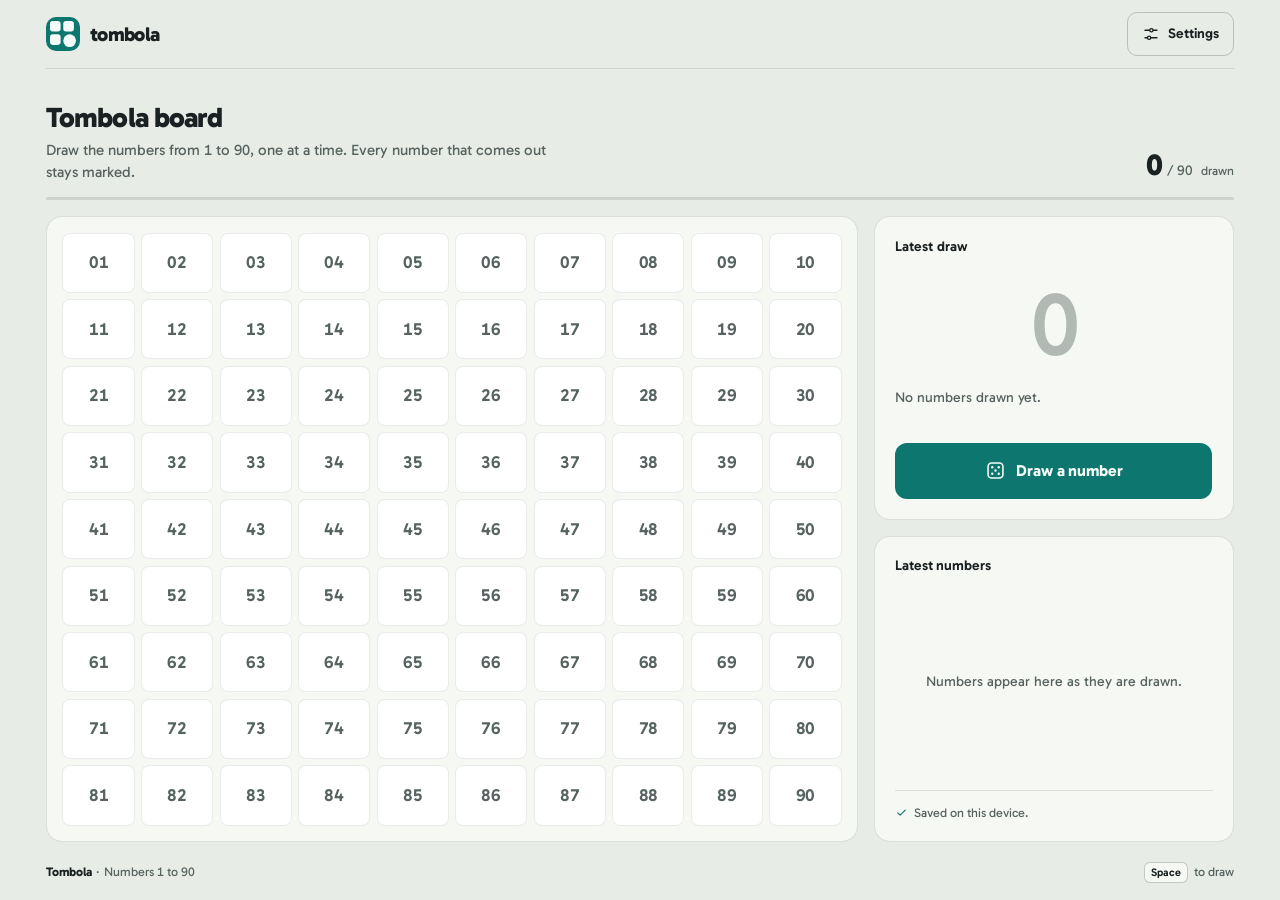
==== index.html @ df634bb1 "Add Neapolitan names and Christmas theme" ====
<!doctype html>
<html lang="it" class="no-js" data-type="software" data-radius="soft" data-buttons="solid">
<head>
<meta charset="utf-8">
<meta name="viewport" content="width=device-width, initial-scale=1, viewport-fit=cover">
<title>Tombola: tabellone digitale da 1 a 90</title>
<meta name="description" content="Estrai i numeri della tombola uno alla volta, vedi l'ultimo estratto in grande e tieni traccia di tutti i numeri usciti. La partita resta salvata sul dispositivo.">
<meta name="page-type" content="software">
<meta name="site-kind" content="software">
<meta name="color-scheme" content="dark light">
<meta name="theme-color" content="#121617" id="theme-color">
<meta property="og:type" content="website">
<meta property="og:title" content="Tombola: tabellone digitale da 1 a 90">
<meta property="og:description" content="Estrai i numeri uno alla volta, vedi l'ultimo in grande e tieni traccia di tutti quelli usciti.">
<meta name="twitter:card" content="summary">
<link rel="icon" href="favicon.svg" type="image/svg+xml">
<link rel="icon" href="favicon.ico" sizes="48x48">
<link rel="apple-touch-icon" href="assets/icons/apple-touch-icon.png">
<link rel="manifest" href="site.webmanifest">
<link rel="preload" href="assets/fonts/gabarito-latin.woff2" as="font" type="font/woff2" crossorigin>
<link rel="stylesheet" href="assets/styles.css">
<script>
  (() => {
    const root = document.documentElement;
    root.classList.replace('no-js', 'js');
    let prefs = {};
    try { prefs = JSON.parse(localStorage.getItem('tombola.prefs.v1') || '{}') || {}; } catch (error) {}
    const theme = ['light', 'dark', 'christmas'].includes(prefs.theme)
      ? prefs.theme
      : (matchMedia('(prefers-color-scheme: dark)').matches ? 'dark' : 'light');
    root.dataset.theme = theme;
    const meta = document.querySelector('meta[name="theme-color"]');
    if (meta) meta.content = theme === 'dark' ? '#121617' : theme === 'christmas' ? '#0c1711' : '#e8ece7';
  })();
</script>
<script src="assets/app.js" defer></script>
</head>
<body>
<a class="skip-link" href="#main" data-i18n="skip">Vai al tabellone</a>

<div class="app">
  <header class="topbar">
    <a class="brand" href="./" aria-label="Tombola">
      <span class="brand__mark" aria-hidden="true">
        <svg class="brand__glyph" viewBox="0 0 256 256" focusable="false">
          <g fill="currentColor">
            <rect x="30" y="30" width="80" height="80" rx="21"/>
            <rect x="130" y="30" width="80" height="80" rx="21"/>
            <rect x="30" y="130" width="80" height="80" rx="21"/>
            <circle cx="178" cy="178" r="48"/>
          </g>
        </svg>
        <svg class="brand__hat" viewBox="0 0 48 40" focusable="false">
          <path d="M7 31C5 19 13 7 25 5c7-1.2 12 1 15 5 2 2.8 1.5 6-1 7.5-2.5 1.5-5.5.5-7-2-2.2-3.7-6.2-5-10.5-4-6.5 1.5-10 8.5-9 18.5Z" fill="#c7352c"/>
          <rect x="4" y="29" width="36" height="9" rx="4.5" fill="#f8f3e7"/>
          <circle cx="43" cy="9" r="5" fill="#f8f3e7"/>
        </svg>
      </span>
      <span class="brand__word">tombola</span>
    </a>
    <button class="settings-button" type="button" id="open-settings" aria-haspopup="dialog">
      <svg class="icon" viewBox="0 0 24 24" aria-hidden="true">
        <path d="M4 7h6M15 7h5M4 17h3M12 17h8" fill="none" stroke="currentColor" stroke-width="1.7" stroke-linecap="round"/>
        <circle cx="12.5" cy="7" r="2.2" fill="none" stroke="currentColor" stroke-width="1.7"/>
        <circle cx="9.5" cy="17" r="2.2" fill="none" stroke="currentColor" stroke-width="1.7"/>
      </svg>
      <span data-i18n="settings">Impostazioni</span>
    </button>
  </header>

  <main id="main">
    <header class="page-head">
      <div class="page-head__copy">
        <h1 data-i18n="title">Tabellone della tombola</h1>
        <p class="page-head__intro" data-i18n="intro">Estrai i numeri da 1 a 90, uno alla volta. I numeri già usciti restano segnati.</p>
      </div>
      <p class="tally" aria-hidden="true">
        <strong id="drawn-count">0</strong><span class="tally__total">/ 90</span>
        <span class="tally__label" data-i18n="drawnLabel">estratti</span>
      </p>
      <div class="progress" id="progress" role="progressbar" aria-valuemin="0" aria-valuemax="90" aria-valuenow="0" aria-label="Numeri estratti" data-i18n-aria="progressLabel">
        <span class="progress__fill" id="progress-fill"></span>
      </div>
    </header>

    <div class="game">
      <section class="stage" aria-labelledby="stage-title">
        <div class="stage__head">
          <h2 id="stage-title" data-i18n="lastDraw">Ultima estrazione</h2>
          <p class="stage__draw-count" id="stage-ordinal" hidden></p>
        </div>
        <div class="stage__number-wrap">
          <p class="stage__number is-empty" id="last-number" aria-hidden="true">0</p>
          <p class="stage__name" id="last-name" aria-hidden="true" hidden></p>
          <p class="sr-only" id="last-number-sr"></p>
        </div>
        <p class="stage__status" id="stage-status" data-i18n="noDraw">Nessun numero estratto.</p>
        <div class="stage__actions">
          <button class="btn-draw" type="button" id="draw-button" disabled>
            <svg class="btn-draw__icon" viewBox="0 0 24 24" aria-hidden="true">
              <rect x="3.5" y="3.5" width="17" height="17" rx="4" fill="none" stroke="currentColor" stroke-width="1.8"/>
              <circle cx="8.3" cy="8.3" r="1.35" fill="currentColor"/>
              <circle cx="15.7" cy="8.3" r="1.35" fill="currentColor"/>
              <circle cx="12" cy="12" r="1.35" fill="currentColor"/>
              <circle cx="8.3" cy="15.7" r="1.35" fill="currentColor"/>
              <circle cx="15.7" cy="15.7" r="1.35" fill="currentColor"/>
            </svg>
            <span data-i18n="draw">Estrai un numero</span>
          </button>
        </div>
      </section>

      <section class="board-panel" aria-labelledby="board-sr-title">
        <h2 class="sr-only" id="board-sr-title" data-i18n="boardTitle">Numeri da 1 a 90</h2>
        <ol class="board" id="board" aria-label="Tabellone dei numeri da 1 a 90" data-i18n-aria="boardLabel"></ol>
        <noscript><p class="noscript">Per estrarre i numeri serve JavaScript.</p></noscript>
      </section>

      <section class="history" aria-labelledby="history-title">
        <div class="history__head">
          <h2 id="history-title" data-i18n="recent">Ultimi estratti</h2>
          <button class="text-button" type="button" id="reset-button" hidden>
            <svg class="icon icon--small" viewBox="0 0 24 24" aria-hidden="true">
              <path d="M20 11a8 8 0 1 0-2.4 6.4" fill="none" stroke="currentColor" stroke-width="1.8" stroke-linecap="round"/>
              <path d="M20 4.5V11h-6.5" fill="none" stroke="currentColor" stroke-width="1.8" stroke-linecap="round" stroke-linejoin="round"/>
            </svg>
            <span data-i18n="restart">Ricomincia</span>
          </button>
        </div>
        <p class="history__empty" id="history-empty" data-i18n="recentEmpty">I numeri compaiono qui appena escono.</p>
        <ol class="history__list" id="history-list" hidden></ol>
        <p class="history__saved">
          <svg class="icon icon--tiny" viewBox="0 0 24 24" aria-hidden="true">
            <path d="M5 12.5l4.5 4.5L19 7.5" fill="none" stroke="currentColor" stroke-width="2" stroke-linecap="round" stroke-linejoin="round"/>
          </svg>
          <span data-i18n="saved">Salvato su questo dispositivo.</span>
        </p>
      </section>
    </div>
  </main>

  <footer class="foot">
    <p><span class="foot__brand">Tombola</span> <span class="foot__sep" aria-hidden="true">·</span> <span data-i18n="numbers">Numeri da 1 a 90</span></p>
    <p class="shortcut"><kbd data-i18n="spaceKey">Spazio</kbd> <span data-i18n="shortcut">per estrarre</span></p>
  </footer>
</div>

<p class="sr-only" id="live-region" aria-live="polite"></p>

<dialog class="drawer" id="settings-dialog" aria-labelledby="settings-title" aria-describedby="settings-lede">
  <div class="drawer__panel">
    <header class="drawer__head">
      <h2 id="settings-title" data-i18n="settings">Impostazioni</h2>
      <button class="icon-button" type="button" data-close aria-label="Chiudi" data-i18n-aria="close">
        <svg class="icon" viewBox="0 0 24 24" aria-hidden="true">
          <path d="M6 6l12 12M18 6 6 18" fill="none" stroke="currentColor" stroke-width="1.8" stroke-linecap="round"/>
        </svg>
      </button>
    </header>
    <p class="drawer__lede" id="settings-lede" data-i18n="settingsLede">La lingua e il colore si cambiano quando vuoi. Le modifiche restano su questo dispositivo.</p>

    <fieldset class="setting">
      <legend data-i18n="language">Lingua</legend>
      <div class="choices choices--language">
        <label class="choice">
          <input class="sr-only" type="radio" name="language" value="system">
          <span class="choice__body">
            <span class="choice__badge" aria-hidden="true">
              <svg class="icon" viewBox="0 0 24 24">
                <rect x="3" y="4" width="18" height="13" rx="2.5" fill="none" stroke="currentColor" stroke-width="1.7"/>
                <path d="M8 21h8M12 17v4" fill="none" stroke="currentColor" stroke-width="1.7" stroke-linecap="round"/>
              </svg>
            </span>
            <span class="choice__label">
              <span data-i18n="system">Sistema</span>
              <small id="detected-language">Italiano</small>
            </span>
            <span class="choice__mark" aria-hidden="true"></span>
          </span>
        </label>
        <label class="choice">
          <input class="sr-only" type="radio" name="language" value="it">
          <span class="choice__body">
            <span class="choice__badge" aria-hidden="true">IT</span>
            <span class="choice__label">Italiano</span>
            <span class="choice__mark" aria-hidden="true"></span>
          </span>
        </label>
        <label class="choice">
          <input class="sr-only" type="radio" name="language" value="en">
          <span class="choice__body">
            <span class="choice__badge" aria-hidden="true">EN</span>
            <span class="choice__label">English</span>
            <span class="choice__mark" aria-hidden="true"></span>
          </span>
        </label>
        <label class="choice">
          <input class="sr-only" type="radio" name="language" value="fr">
          <span class="choice__body">
            <span class="choice__badge" aria-hidden="true">FR</span>
            <span class="choice__label">Français</span>
            <span class="choice__mark" aria-hidden="true"></span>
          </span>
        </label>
      </div>
    </fieldset>

    <fieldset class="setting">
      <legend data-i18n="names">Nomi napoletani</legend>
      <label class="toggle">
        <input class="sr-only" type="checkbox" id="neapolitan-names" aria-labelledby="names-toggle-label" aria-describedby="names-toggle-hint">
        <span class="toggle__body">
          <span class="toggle__copy">
            <span class="toggle__label" id="names-toggle-label" data-i18n="namesToggle">Mostra il nome tradizionale</span>
            <small id="names-toggle-hint" data-i18n="namesHint">Sotto il numero compare il nome tradizionale napoletano.</small>
          </span>
          <span class="toggle__switch" aria-hidden="true">
            <span class="toggle__thumb"></span>
          </span>
        </span>
      </label>
    </fieldset>

    <fieldset class="setting">
      <legend data-i18n="color">Colore</legend>
      <div class="choices choices--theme">
        <label class="choice">
          <input class="sr-only" type="radio" name="theme" value="system">
          <span class="choice__body choice__body--stacked">
            <span class="swatch swatch--system" aria-hidden="true"></span>
            <span class="choice__label" data-i18n="system">Sistema</span>
            <span class="choice__mark" aria-hidden="true"></span>
          </span>
        </label>
        <label class="choice">
          <input class="sr-only" type="radio" name="theme" value="light">
          <span class="choice__body choice__body--stacked">
            <span class="swatch swatch--light" aria-hidden="true"></span>
            <span class="choice__label" data-i18n="light">Chiaro</span>
            <span class="choice__mark" aria-hidden="true"></span>
          </span>
        </label>
        <label class="choice">
          <input class="sr-only" type="radio" name="theme" value="dark">
          <span class="choice__body choice__body--stacked">
            <span class="swatch swatch--dark" aria-hidden="true"></span>
            <span class="choice__label" data-i18n="dark">Scuro</span>
            <span class="choice__mark" aria-hidden="true"></span>
          </span>
        </label>
        <label class="choice">
          <input class="sr-only" type="radio" name="theme" value="christmas">
          <span class="choice__body choice__body--stacked">
            <span class="swatch swatch--xmas" aria-hidden="true"></span>
            <span class="choice__label" data-i18n="christmas">Natale</span>
            <span class="choice__mark" aria-hidden="true"></span>
          </span>
        </label>
      </div>
    </fieldset>

    <div class="drawer__foot">
      <button class="btn-secondary btn-secondary--wide" type="button" data-close data-i18n="done">Fatto</button>
    </div>
  </div>
</dialog>

<dialog class="confirm" id="reset-dialog" role="alertdialog" aria-labelledby="reset-title" aria-describedby="reset-body">
  <form method="dialog">
    <h2 id="reset-title" data-i18n="resetTitle">Ricominciare da capo?</h2>
    <p class="confirm__body" id="reset-body" data-i18n="resetBody">Tutti i numeri tornano disponibili e il tabellone si svuota. L'operazione non si può annullare.</p>
    <div class="confirm__actions">
      <button class="btn-secondary" value="cancel" data-i18n="cancel">Annulla</button>
      <button class="btn-danger" value="confirm" id="confirm-reset" data-i18n="restart">Ricomincia</button>
    </div>
  </form>
</dialog>

<noscript><p class="noscript noscript--fixed">Per estrarre i numeri serve JavaScript.</p></noscript>
</body>
</html>
---- assets/styles.css ----
@font-face {
  font-family: "Gabarito";
  src: url("fonts/gabarito-latin-ext.woff2") format("woff2");
  font-weight: 400 900;
  font-style: normal;
  font-display: swap;
  unicode-range: U+0100-02BA, U+02BD-02C5, U+02C7-02CC, U+02CE-02D7, U+02DD-02FF, U+0304, U+0308, U+0329, U+1D00-1DBF, U+1E00-1E9F, U+1EF2-1EFF, U+2020, U+20A0-20AB, U+20AD-20C4, U+2113, U+2C60-2C7F, U+A720-A7FF;
}
@font-face {
  font-family: "Gabarito";
  src: url("fonts/gabarito-latin.woff2") format("woff2");
  font-weight: 400 900;
  font-style: normal;
  font-display: swap;
  unicode-range: U+0000-00FF, U+0131, U+0152-0153, U+02BB-02BC, U+02C6, U+02DA, U+02DC, U+0304, U+0308, U+0329, U+2000-206F, U+20AC, U+2122, U+2191, U+2193, U+2212, U+2215, U+FEFF, U+FFFD;
}

/* Tokens */
:root {
  --font: "Gabarito", ui-sans-serif, system-ui, -apple-system, "Segoe UI", sans-serif;
  --ease: cubic-bezier(.22, .8, .24, 1);
  --r-sm: 8px;
  --r-md: 12px;
  --r-lg: 16px;
  --shell: 1480px;

  color-scheme: light;
  --bg: #e8ece7;
  --surface: #f6f8f4;
  --surface-2: #ffffff;
  --ink: #1a2122;
  --muted: #566360;
  --line: rgba(26, 33, 34, .12);
  --line-strong: rgba(26, 33, 34, .22);
  --cell: #ffffff;
  --cell-border: rgba(26, 33, 34, .09);
  --accent: #0d766e;
  --accent-strong: #095e58;
  --accent-ink: #f5fbf8;
  --accent-soft: rgba(13, 118, 110, .09);
  --stage-number: #0d766e;
  --focus: #0d766e;
  --danger: #b42318;
  --danger-hover: #8f1b13;
  --danger-ink: #ffffff;
  --backdrop: rgba(8, 12, 12, .52);
}

:root[data-theme="dark"] {
  color-scheme: dark;
  --bg: #111516;
  --surface: #181e1f;
  --surface-2: #1f2627;
  --ink: #f2f3ec;
  --muted: #a4aeaa;
  --line: rgba(242, 243, 236, .11);
  --line-strong: rgba(242, 243, 236, .22);
  --cell: #1e2526;
  --cell-border: rgba(242, 243, 236, .07);
  --accent: #2fd8c2;
  --accent-strong: #67ead8;
  --accent-ink: #06201d;
  --accent-soft: rgba(47, 216, 194, .12);
  --stage-number: #45e2ce;
  --focus: #67ead8;
  --danger: #e5484d;
  --danger-hover: #f06a6e;
  --danger-ink: #ffffff;
  --backdrop: rgba(3, 6, 6, .64);
}

:root[data-theme="christmas"] {
  color-scheme: dark;
  --bg: #0c1711;
  --surface: #122118;
  --surface-2: #1a2c20;
  --ink: #f4eddc;
  --muted: #b7bea9;
  --line: rgba(244, 237, 220, .12);
  --line-strong: rgba(244, 237, 220, .24);
  --cell: #16271c;
  --cell-border: rgba(244, 237, 220, .08);
  --accent: #e8c375;
  --accent-strong: #f2d795;
  --accent-ink: #22190a;
  --accent-soft: rgba(232, 195, 117, .12);
  --stage-number: #f0cc7a;
  --focus: #f2d795;
  --danger: #e5484d;
  --danger-hover: #f06a6e;
  --danger-ink: #ffffff;
  --backdrop: rgba(4, 9, 6, .7);
  --snow: url("data:image/svg+xml,%3Csvg%20xmlns='http://www.w3.org/2000/svg'%20viewBox='0%200%20100%20100'%3E%3Cg%20fill='none'%20stroke='%23f4eddc'%20stroke-opacity='.07'%20stroke-width='2'%20stroke-linecap='round'%3E%3Cpath%20d='M50%2010v80M15%2030l70%2040M15%2070l70-40'/%3E%3Cpath%20d='M50%2022l-7-7M50%2022l7-7M50%2078l-7%207M50%2078l7%207M23%2035l-9%202M23%2035l2-9M77%2065l9-2M77%2065l-2%209M23%2065l-9-2M23%2065l2%209M77%2035l9%202M77%2035l-2-9'/%3E%3C/g%3E%3C/svg%3E");
}

/* Base */
*, *::before, *::after { box-sizing: border-box; }
html { -webkit-text-size-adjust: 100%; }
body {
  margin: 0;
  min-height: 100dvh;
  background: var(--bg);
  color: var(--ink);
  font-family: var(--font);
  font-size: 16px;
  line-height: 1.45;
  font-feature-settings: "tnum" 1;
  -webkit-font-smoothing: antialiased;
  text-rendering: optimizeLegibility;
}
:root[data-theme="christmas"] body {
  background-color: var(--bg);
  background-image: var(--snow), var(--snow);
  background-position: right -36px top -30px, left -44px bottom -38px;
  background-size: 300px 300px, 240px 240px;
  background-repeat: no-repeat;
}
html.modal-open { overflow: hidden; }
body:has(dialog[open]) { overflow: hidden; }
button, input { font: inherit; color: inherit; }
button { cursor: pointer; }
a { color: inherit; }
h1, h2, p, ol, fieldset { margin: 0; }
fieldset { border: 0; padding: 0; }
[hidden] { display: none !important; }
::selection { background: var(--accent); color: var(--accent-ink); }
:focus-visible { outline: 2px solid var(--focus); outline-offset: 3px; }
.icon { display: block; width: 20px; height: 20px; flex: 0 0 auto; }
.icon--small { width: 15px; height: 15px; }
.icon--tiny { width: 13px; height: 13px; }
.sr-only {
  position: absolute !important;
  width: 1px; height: 1px;
  padding: 0; margin: -1px;
  overflow: hidden;
  clip: rect(0, 0, 0, 0);
  white-space: nowrap;
  border: 0;
}
.skip-link {
  position: fixed;
  top: 10px;
  left: 10px;
  z-index: 100;
  padding: 10px 14px;
  border-radius: 10px;
  background: var(--ink);
  color: var(--bg);
  font-size: 14px;
  font-weight: 600;
  text-decoration: none;
  transform: translateY(-180%);
  transition: transform 180ms var(--ease);
}
.skip-link:focus-visible { transform: none; }
.noscript {
  margin: 16px;
  padding: 12px 14px;
  border: 1px solid var(--line-strong);
  border-radius: var(--r-sm);
  color: var(--muted);
  font-size: 14px;
}
.noscript--fixed {
  position: fixed;
  right: 16px;
  bottom: 16px;
  z-index: 110;
  background: var(--surface);
}
kbd {
  display: inline-flex;
  align-items: center;
  justify-content: center;
  min-width: 22px;
  height: 21px;
  padding: 0 6px;
  border: 1px solid var(--line-strong);
  border-radius: 6px;
  background: var(--surface);
  color: var(--ink);
  font-family: inherit;
  font-size: 11px;
  font-weight: 600;
  line-height: 1;
}

/* Shell */
.app {
  display: flex;
  flex-direction: column;
  gap: 16px;
  width: 100%;
  max-width: var(--shell);
  min-height: 100dvh;
  margin: 0 auto;
  padding: 0 clamp(16px, 3.6vw, 48px) 14px;
}
.topbar {
  display: flex;
  align-items: center;
  justify-content: space-between;
  gap: 16px;
  min-height: 64px;
  padding: 12px 0;
  border-bottom: 1px solid var(--line);
}
.app > main {
  display: flex;
  flex: 1;
  flex-direction: column;
  gap: 16px;
  min-height: 0;
}
.brand {
  display: inline-flex;
  align-items: center;
  gap: 10px;
  min-height: 44px;
  text-decoration: none;
  font-weight: 800;
}
.brand__mark {
  position: relative;
  display: grid;
  place-items: center;
  width: 34px;
  height: 34px;
  border-radius: 10px;
  background: var(--accent);
  color: var(--accent-ink);
  transition: transform 180ms var(--ease);
}
.brand__glyph {
  display: block;
  width: 100%;
  height: 100%;
}
.brand__hat {
  position: absolute;
  top: -11px;
  right: -8px;
  display: none;
  width: 21px;
  height: 18px;
  overflow: visible;
  transform: rotate(6deg);
  transform-origin: 40% 90%;
}
:root[data-theme="christmas"] .brand__hat { display: block; }
.brand__word {
  font-size: 20px;
  line-height: 1;
  letter-spacing: -.035em;
}
.brand:hover .brand__mark { transform: rotate(-5deg) scale(1.03); }
.settings-button {
  display: inline-flex;
  align-items: center;
  gap: 8px;
  min-height: 44px;
  padding: 0 14px;
  border: 1px solid var(--line-strong);
  border-radius: 10px;
  background: transparent;
  color: var(--ink);
  font-size: 14px;
  font-weight: 600;
  white-space: nowrap;
  transition: background-color 180ms var(--ease), border-color 180ms var(--ease), transform 180ms var(--ease);
}
.settings-button:hover { background: var(--surface); border-color: var(--muted); }
.settings-button:active { transform: translateY(1px); }
.settings-button .icon { width: 18px; height: 18px; }

/* Page head */
.page-head {
  display: grid;
  grid-template-columns: minmax(0, 1fr) auto;
  column-gap: 24px;
  row-gap: 14px;
  align-items: end;
  padding-top: clamp(14px, 2vh, 22px);
}
.page-head__copy h1 {
  font-size: clamp(26px, 2.2vw, 34px);
  font-weight: 800;
  line-height: 1.06;
  letter-spacing: -.032em;
  text-wrap: balance;
}
.page-head__intro {
  max-width: 64ch;
  margin-top: 7px;
  color: var(--muted);
  font-size: 15px;
  line-height: 1.45;
  text-wrap: pretty;
}
.tally {
  display: flex;
  align-items: baseline;
  gap: 5px;
  padding-bottom: 2px;
  font-variant-numeric: tabular-nums;
  white-space: nowrap;
}
.tally strong {
  font-size: 30px;
  font-weight: 800;
  line-height: 1;
  letter-spacing: -.04em;
}
.tally__total { color: var(--muted); font-size: 14px; }
.tally__label { margin-left: 3px; color: var(--muted); font-size: 12.5px; }
.progress {
  grid-column: 1 / -1;
  height: 3px;
  overflow: hidden;
  border-radius: 999px;
  background: var(--line);
}
.progress__fill {
  display: block;
  width: 0;
  height: 100%;
  border-radius: inherit;
  background: var(--accent);
  transition: width 380ms var(--ease);
}

/* Game */
.game {
  display: grid;
  grid-template-columns: minmax(0, 1fr) minmax(320px, 360px);
  grid-template-rows: auto minmax(0, 1fr);
  grid-template-areas:
    "board stage"
    "board history";
  gap: 16px;
  flex: 1;
  min-height: 500px;
}
.board-panel {
  grid-area: board;
  display: flex;
  flex-direction: column;
  min-width: 0;
  min-height: 0;
  padding: clamp(10px, 1.2vw, 16px);
  border: 1px solid var(--line);
  border-radius: var(--r-lg);
  background: var(--surface);
}
.board {
  display: grid;
  grid-template-columns: repeat(10, minmax(0, 1fr));
  grid-template-rows: repeat(9, minmax(0, 1fr));
  flex: 1;
  min-height: 0;
  padding: 0;
  list-style: none;
  gap: clamp(4px, .5vw, 7px);
}
.cell {
  position: relative;
  display: grid;
  place-items: center;
  min-width: 0;
  border: 1px solid var(--cell-border);
  border-radius: var(--r-sm);
  background: var(--cell);
  color: var(--muted);
  font-size: clamp(15px, 1.35vw, 21px);
  font-weight: 600;
  font-variant-numeric: tabular-nums;
  letter-spacing: -.01em;
  transition: background-color 180ms var(--ease), border-color 180ms var(--ease), color 180ms var(--ease);
}
.cell.is-drawn {
  border-color: var(--accent);
  background: var(--accent);
  color: var(--accent-ink);
  font-weight: 700;
}
.cell.is-last::after {
  content: "";
  position: absolute;
  top: 5px;
  right: 5px;
  width: 4px;
  height: 4px;
  border-radius: 50%;
  background: var(--accent-ink);
  opacity: .8;
}
.cell.is-new { animation: stamp 480ms var(--ease) both; }
@keyframes stamp {
  0% { transform: scale(.84); }
  55% { transform: scale(1.045); }
  100% { transform: scale(1); }
}
:root[data-theme="christmas"] .cell.is-last::after {
  top: 4px;
  right: 4px;
  width: 7px;
  height: 7px;
  border-radius: 0;
  background: var(--accent-ink);
  clip-path: polygon(50% 0%, 61% 39%, 100% 50%, 61% 61%, 50% 100%, 39% 61%, 0% 50%, 39% 39%);
  opacity: .9;
}

/* Stage */
.stage {
  grid-area: stage;
  display: flex;
  flex-direction: column;
  min-width: 0;
  padding: clamp(16px, 1.6vw, 22px);
  border: 1px solid var(--line);
  border-radius: var(--r-lg);
  background: var(--surface);
}
.stage__head {
  display: flex;
  align-items: center;
  justify-content: space-between;
  gap: 12px;
}
.stage__head h2 {
  font-size: 14px;
  font-weight: 600;
  line-height: 1.3;
  letter-spacing: -.005em;
}
.stage__draw-count {
  color: var(--muted);
  font-size: 12.5px;
  font-variant-numeric: tabular-nums;
  white-space: nowrap;
}
.stage__number-wrap {
  display: flex;
  flex: 1;
  flex-direction: column;
  align-items: center;
  justify-content: center;
  gap: 12px;
  min-height: 132px;
  padding: 12px 0 6px;
}
.stage__number {
  color: var(--stage-number);
  font-size: clamp(104px, 9.6vw, 142px);
  font-weight: 800;
  line-height: .78;
  letter-spacing: -.04em;
  font-variant-numeric: tabular-nums;
}
.stage__number.is-empty {
  color: var(--muted);
  font-size: clamp(80px, 7vw, 104px);
  font-weight: 500;
  opacity: .42;
}
.stage__number.is-dealing { animation: deal 480ms var(--ease) both; }
@keyframes deal {
  0% { opacity: 0; transform: translateY(16px) scale(.94); filter: blur(4px); }
  60% { opacity: 1; filter: blur(0); }
  100% { opacity: 1; transform: none; filter: blur(0); }
}
.stage__name {
  max-width: 30ch;
  color: var(--ink);
  font-size: clamp(18px, 1.55vw, 22px);
  font-weight: 700;
  line-height: 1.2;
  letter-spacing: -.02em;
  text-align: center;
  text-wrap: balance;
}
.stage__status {
  min-height: 2.9em;
  margin-bottom: 14px;
  color: var(--muted);
  font-size: 14px;
  line-height: 1.45;
  text-wrap: pretty;
}
.stage__actions { margin-top: auto; }
.btn-draw {
  display: flex;
  align-items: center;
  justify-content: center;
  gap: 10px;
  width: 100%;
  min-height: 56px;
  padding: 0 18px;
  border: 1px solid transparent;
  border-radius: var(--r-md);
  background: var(--accent);
  color: var(--accent-ink);
  font-size: 16px;
  font-weight: 700;
  letter-spacing: -.01em;
  transition: background-color 180ms var(--ease), border-color 180ms var(--ease), color 180ms var(--ease), transform 180ms var(--ease);
}
.btn-draw:hover:not(:disabled) { background: var(--accent-strong); transform: translateY(-1px); }
.btn-draw:active:not(:disabled) { transform: translateY(0); }
.btn-draw:disabled {
  border-color: var(--line);
  background: var(--surface-2);
  color: var(--muted);
  cursor: not-allowed;
}
.btn-draw__icon {
  width: 21px;
  height: 21px;
  transition: transform 240ms var(--ease);
}
.btn-draw:hover:not(:disabled) .btn-draw__icon { transform: rotate(-8deg) scale(1.04); }

/* History */
.history {
  grid-area: history;
  display: flex;
  flex-direction: column;
  min-height: 150px;
  padding: clamp(16px, 1.6vw, 20px);
  border: 1px solid var(--line);
  border-radius: var(--r-lg);
  background: var(--surface);
}
.history__head {
  display: flex;
  align-items: center;
  justify-content: space-between;
  gap: 12px;
}
.history__head h2 {
  font-size: 14px;
  font-weight: 600;
  line-height: 1.3;
  letter-spacing: -.005em;
}
.text-button {
  display: inline-flex;
  align-items: center;
  gap: 6px;
  min-height: 44px;
  margin: -10px -6px -10px 0;
  padding: 0 6px;
  border: 0;
  border-radius: 8px;
  background: none;
  color: var(--muted);
  font-size: 13px;
  font-weight: 600;
  transition: background-color 160ms var(--ease), color 160ms var(--ease);
}
.text-button:hover { background: var(--surface-2); color: var(--ink); }
.history__empty {
  display: grid;
  flex: 1;
  place-items: center;
  padding: 22px 8px;
  color: var(--muted);
  font-size: 14px;
  line-height: 1.45;
  text-align: center;
}
.history__list {
  display: flex;
  flex-wrap: wrap;
  align-content: flex-start;
  gap: 8px;
  margin-top: 14px;
  padding: 0;
  list-style: none;
}
.history__chip {
  display: grid;
  place-items: center;
  width: 42px;
  height: 42px;
  border: 1px solid var(--line);
  border-radius: var(--r-sm);
  color: var(--muted);
  font-size: 14px;
  font-weight: 600;
  font-variant-numeric: tabular-nums;
}
.history__chip.is-latest {
  border-color: var(--accent);
  background: var(--accent);
  color: var(--accent-ink);
}
.history__chip.is-new { animation: chip-in 320ms var(--ease) both; }
@keyframes chip-in {
  from { opacity: 0; transform: translateY(-4px) scale(.94); }
  to { opacity: 1; transform: none; }
}
.history__saved {
  display: flex;
  align-items: center;
  gap: 6px;
  margin-top: auto;
  padding-top: 14px;
  border-top: 1px solid var(--line);
  color: var(--muted);
  font-size: 12.5px;
  line-height: 1.3;
}
.history__saved .icon { color: var(--accent); }

/* Footer */
.foot {
  display: flex;
  align-items: center;
  justify-content: space-between;
  gap: 16px;
  min-height: 28px;
  color: var(--muted);
  font-size: 12.5px;
}
.foot__brand { color: var(--ink); font-weight: 700; letter-spacing: -.02em; }
.foot__sep { padding: 0 2px; }
.shortcut { display: flex; align-items: center; gap: 6px; }

/* Dialogs */
dialog {
  border: 0;
  padding: 0;
  background: transparent;
  color: var(--ink);
}
dialog::backdrop {
  background: var(--backdrop);
  animation: fade-in 200ms var(--ease) both;
}
@keyframes fade-in { from { opacity: 0; } to { opacity: 1; } }
.drawer {
  position: fixed;
  inset: 0 0 0 auto;
  width: min(420px, 100%);
  height: 100dvh;
  max-height: 100dvh;
  margin: 0;
  overflow: hidden;
  border-left: 1px solid var(--line);
  border-radius: 20px 0 0 20px;
  background: var(--surface);
}
.drawer[open] { animation: drawer-in 260ms var(--ease) both; }
@keyframes drawer-in {
  from { opacity: .6; transform: translateX(24px); }
  to { opacity: 1; transform: none; }
}
.drawer__panel {
  display: flex;
  flex-direction: column;
  height: 100%;
  padding: 24px;
  overflow-y: auto;
  overscroll-behavior: contain;
  scrollbar-width: thin;
  scrollbar-color: var(--line-strong) transparent;
}
.drawer__panel::-webkit-scrollbar { width: 10px; }
.drawer__panel::-webkit-scrollbar-thumb {
  border: 3px solid var(--surface);
  border-radius: 999px;
  background: var(--line-strong);
}
.drawer__head {
  display: flex;
  align-items: flex-start;
  justify-content: space-between;
  gap: 16px;
}
.drawer__head h2 {
  font-size: 24px;
  font-weight: 800;
  line-height: 1.1;
  letter-spacing: -.03em;
}
.icon-button {
  display: grid;
  place-items: center;
  width: 44px;
  height: 44px;
  margin: -8px -8px 0 0;
  border: 1px solid transparent;
  border-radius: 10px;
  background: none;
  color: var(--muted);
  transition: background-color 160ms var(--ease), color 160ms var(--ease);
}
.icon-button:hover { background: var(--surface-2); color: var(--ink); }
.icon-button .icon { width: 20px; height: 20px; }
.drawer__lede {
  max-width: 36ch;
  margin: 10px 0 24px;
  color: var(--muted);
  font-size: 14px;
  line-height: 1.5;
  text-wrap: pretty;
}
.setting { min-width: 0; margin-bottom: 24px; }
.setting legend {
  margin-bottom: 10px;
  padding: 0;
  font-size: 13px;
  font-weight: 600;
}
.choices { display: grid; gap: 8px; }
.choices--language { grid-template-columns: 1fr 1fr; }
.choices--theme { grid-template-columns: repeat(4, 1fr); }
.choice { position: relative; display: block; min-width: 0; }
.choice__body {
  position: relative;
  display: flex;
  align-items: center;
  gap: 10px;
  min-height: 58px;
  padding: 10px 12px;
  border: 1px solid var(--line);
  border-radius: var(--r-md);
  background: var(--surface-2);
  cursor: pointer;
  transition: background-color 160ms var(--ease), border-color 160ms var(--ease);
}
.choice:hover .choice__body { border-color: var(--line-strong); }
.choice input:checked + .choice__body {
  border-color: var(--accent);
  background: var(--accent-soft);
}
.choice input:focus-visible + .choice__body {
  outline: 2px solid var(--focus);
  outline-offset: 2px;
}
.choice__body--stacked {
  flex-direction: column;
  justify-content: center;
  gap: 8px;
  min-height: 84px;
  padding: 12px 8px;
  text-align: center;
}
.choice__badge {
  display: grid;
  flex: 0 0 auto;
  place-items: center;
  width: 30px;
  height: 30px;
  border: 1px solid var(--line);
  border-radius: 8px;
  background: var(--surface);
  color: var(--muted);
  font-size: 11px;
  font-weight: 700;
  letter-spacing: .04em;
}
.choice__badge .icon { width: 17px; height: 17px; }
.choice input:checked + .choice__body .choice__badge {
  border-color: var(--line-strong);
  color: var(--ink);
}
.choice__label {
  display: flex;
  flex-direction: column;
  gap: 2px;
  min-width: 0;
  font-size: 14px;
  font-weight: 600;
  line-height: 1.2;
}
.choice__label small {
  color: var(--muted);
  font-size: 11.5px;
  font-weight: 500;
  line-height: 1.2;
}
.choice__mark {
  position: relative;
  flex: 0 0 auto;
  width: 18px;
  height: 18px;
  margin-left: auto;
  border: 1.5px solid var(--line-strong);
  border-radius: 50%;
}
.choice__body--stacked .choice__mark {
  position: absolute;
  top: 9px;
  right: 9px;
  width: 16px;
  height: 16px;
  margin: 0;
}
.choice input:checked + .choice__body .choice__mark {
  border-color: var(--accent);
  background: var(--accent);
}
.choice input:checked + .choice__body .choice__mark::after {
  content: "";
  position: absolute;
  top: 46%;
  left: 50%;
  width: 4px;
  height: 8px;
  border: solid var(--accent-ink);
  border-width: 0 1.8px 1.8px 0;
  transform: translate(-50%, -55%) rotate(45deg);
}
.toggle { display: block; }
.toggle__body {
  display: flex;
  align-items: center;
  gap: 16px;
  min-height: 64px;
  padding: 12px 14px;
  border: 1px solid var(--line);
  border-radius: var(--r-md);
  background: var(--surface-2);
  cursor: pointer;
  transition: background-color 160ms var(--ease), border-color 160ms var(--ease);
}
.toggle:hover .toggle__body { border-color: var(--line-strong); }
.toggle input:checked + .toggle__body {
  border-color: var(--accent);
  background: var(--accent-soft);
}
.toggle input:focus-visible + .toggle__body {
  outline: 2px solid var(--focus);
  outline-offset: 2px;
}
.toggle__copy {
  display: flex;
  flex-direction: column;
  gap: 3px;
  min-width: 0;
}
.toggle__label {
  font-size: 14px;
  font-weight: 600;
  line-height: 1.25;
}
.toggle__copy small {
  color: var(--muted);
  font-size: 12px;
  font-weight: 500;
  line-height: 1.35;
  text-wrap: pretty;
}
.toggle__switch {
  position: relative;
  flex: 0 0 auto;
  width: 44px;
  height: 26px;
  margin-left: auto;
  border: 1.5px solid var(--line-strong);
  border-radius: 999px;
  background: var(--surface);
  transition: background-color 180ms var(--ease), border-color 180ms var(--ease);
}
.toggle__thumb {
  position: absolute;
  top: 50%;
  left: 3px;
  width: 18px;
  height: 18px;
  border-radius: 50%;
  background: var(--muted);
  transform: translateY(-50%);
  transition: transform 180ms var(--ease), background-color 180ms var(--ease);
}
.toggle input:checked + .toggle__body .toggle__switch {
  border-color: var(--accent);
  background: var(--accent);
}
.toggle input:checked + .toggle__body .toggle__thumb {
  background: var(--accent-ink);
  transform: translate(18px, -50%);
}
.swatch {
  width: 26px;
  height: 26px;
  border: 1px solid var(--line-strong);
  border-radius: 50%;
}
.swatch--system { background: linear-gradient(135deg, #f6f8f4 0 50%, #1a2122 50% 100%); }
.swatch--light { background: #f6f8f4; }
.swatch--dark { background: #1a2122; border-color: rgba(242, 243, 236, .3); }
.swatch--xmas {
  border-color: rgba(232, 195, 117, .5);
  background:
    radial-gradient(circle at 72% 28%, #e8c375 0 16%, transparent 17%),
    linear-gradient(135deg, #0c1711 0 55%, #24402c 55% 100%);
}
.drawer__foot { margin-top: auto; padding-top: 8px; }
.btn-secondary, .btn-danger {
  display: inline-flex;
  align-items: center;
  justify-content: center;
  min-height: 44px;
  padding: 0 16px;
  border-radius: 10px;
  font-size: 14px;
  font-weight: 600;
  transition: background-color 160ms var(--ease), border-color 160ms var(--ease), transform 160ms var(--ease);
}
.btn-secondary {
  border: 1px solid var(--line-strong);
  background: transparent;
  color: var(--ink);
}
.btn-secondary:hover { background: var(--surface-2); border-color: var(--muted); }
.btn-secondary:active, .btn-danger:active { transform: translateY(1px); }
.btn-secondary--wide { width: 100%; min-height: 50px; }
.btn-danger {
  border: 1px solid var(--danger);
  background: var(--danger);
  color: var(--danger-ink);
}
.btn-danger:hover { background: var(--danger-hover); border-color: var(--danger-hover); }

.confirm {
  width: min(420px, calc(100vw - 32px));
  margin: auto;
  padding: 24px;
  border: 1px solid var(--line);
  border-radius: var(--r-lg);
  background: var(--surface);
}
.confirm[open] { animation: confirm-in 200ms var(--ease) both; }
@keyframes confirm-in {
  from { opacity: 0; transform: translateY(8px) scale(.98); }
  to { opacity: 1; transform: none; }
}
.confirm h2 {
  font-size: 22px;
  font-weight: 800;
  line-height: 1.15;
  letter-spacing: -.025em;
}
.confirm__body {
  margin-top: 10px;
  color: var(--muted);
  font-size: 14.5px;
  line-height: 1.5;
  text-wrap: pretty;
}
.confirm__actions {
  display: flex;
  justify-content: flex-end;
  gap: 8px;
  margin-top: 24px;
}

/* Tablet and phone: one column, stage first */
@media (max-width: 1000px) {
  .app { min-height: 0; }
  .game {
    grid-template-columns: minmax(0, 1fr);
    grid-template-rows: auto auto auto;
    grid-template-areas: "stage" "board" "history";
    flex: none;
    min-height: 0;
    gap: 12px;
  }
  .board-panel { aspect-ratio: 10 / 9; }
  .stage {
    display: grid;
    grid-template-columns: minmax(0, 1fr) minmax(220px, 300px);
    grid-template-areas:
      "head head"
      "number actions"
      "status actions";
    align-items: center;
    column-gap: 28px;
  }
  .stage__head { grid-area: head; }
  .stage__number-wrap {
    grid-area: number;
    align-items: flex-start;
    justify-content: flex-start;
    min-height: 0;
    padding: 16px 0 6px;
  }
  .stage__name { align-self: flex-start; text-align: left; }
  .stage__number { font-size: clamp(104px, 14vw, 160px); }
  .stage__status { grid-area: status; min-height: 0; margin-bottom: 0; }
  .stage__actions { grid-area: actions; align-self: center; margin-top: 0; }
  .btn-draw { min-height: 60px; }
  .history { min-height: 0; }
  .history__empty { min-height: 76px; padding: 18px 8px; }
  .history__saved { margin-top: 18px; }
}

@media (max-width: 640px) {
  .app {
    gap: 12px;
    padding-bottom: calc(12px + env(safe-area-inset-bottom));
  }
  .app > main { gap: 12px; }
  .topbar { padding: 10px 0; }
  .brand__mark { width: 32px; height: 32px; }
  .brand__word { font-size: 19px; }
  .settings-button { padding: 0 12px; }
  .page-head { row-gap: 10px; padding-top: 14px; }
  .page-head__copy { grid-column: 1 / -1; }
  .tally { grid-column: 1 / -1; padding-bottom: 0; }
  .page-head__intro { font-size: 14px; }
  .tally strong { font-size: 26px; }
  .game { gap: 12px; }
  .stage {
    display: flex;
    flex-direction: column;
    align-items: stretch;
    padding: 18px;
  }
  .stage__number-wrap {
    align-items: center;
    justify-content: center;
    min-height: 124px;
    padding: 14px 0 4px;
  }
  .stage__name { align-self: center; text-align: center; }
  .stage__number { font-size: clamp(100px, 28vw, 128px); }
  .stage__status { min-height: 0; margin-bottom: 14px; }
  .stage__actions { margin-top: 0; }
  .btn-draw { min-height: 56px; }
  .board-panel {
    aspect-ratio: 10 / 9;
    padding: 10px;
  }
  .board { gap: 3px; }
  .cell { border-radius: 6px; font-size: clamp(13px, 3.9vw, 16px); }
  .cell.is-last::after { top: 3px; right: 3px; width: 3px; height: 3px; }
  .history { padding: 16px; min-height: 0; }
  .history__chip { width: 38px; height: 38px; font-size: 13px; }
  .history__saved { margin-top: 18px; }
  .foot { font-size: 12px; }
  .shortcut { display: none; }
  .drawer {
    inset: auto 0 0 0;
    width: 100%;
    height: auto;
    max-height: 92dvh;
    border-top: 1px solid var(--line);
    border-left: 0;
    border-radius: 18px 18px 0 0;
  }
  .drawer__panel {
    max-height: 92dvh;
    padding: 20px 20px calc(20px + env(safe-area-inset-bottom));
  }
  .drawer__head h2 { font-size: 22px; }
  .drawer__lede { margin-bottom: 20px; }
  .choice__body { min-height: 56px; padding: 9px 10px; }
  .choice__body--stacked { min-height: 82px; padding: 12px 8px; }
  .choices--theme { grid-template-columns: 1fr 1fr; }
  .confirm { width: calc(100vw - 24px); padding: 20px; }
  .confirm__actions { flex-direction: column-reverse; }
  .confirm__actions .btn-secondary,
  .confirm__actions .btn-danger { width: 100%; }
}

@media (max-width: 380px) {
  .page-head__copy h1 { font-size: 24px; }
  .stage__number { font-size: 96px; }
  .stage__number.is-empty { font-size: 72px; }
  .choice__body { gap: 8px; }
  .choice__badge { width: 27px; height: 27px; }
  .choice__label { font-size: 13px; }
  .choices--theme .choice__label { font-size: 12.5px; }
}

@media (prefers-reduced-motion: reduce) {
  *, *::before, *::after {
    animation-duration: .01ms !important;
    animation-iteration-count: 1 !important;
    transition-duration: .01ms !important;
    scroll-behavior: auto !important;
  }
}
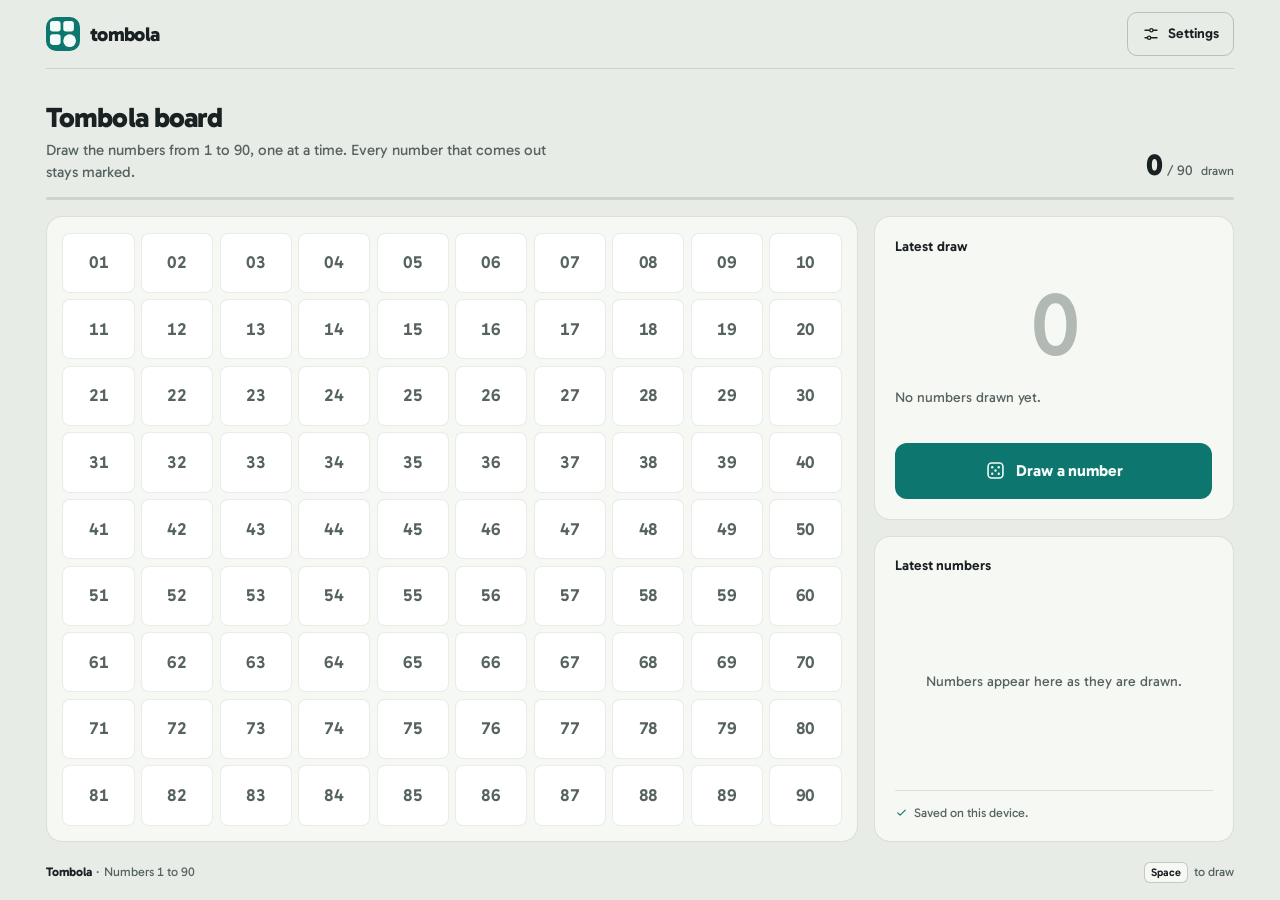
==== commit e0d9f935: "Add cream and red Christmas themes" ====
--- a/index.html
+++ b/index.html
@@ -25,12 +25,19 @@
     root.classList.replace('no-js', 'js');
     let prefs = {};
     try { prefs = JSON.parse(localStorage.getItem('tombola.prefs.v1') || '{}') || {}; } catch (error) {}
-    const theme = ['light', 'dark', 'christmas'].includes(prefs.theme)
+    const colors = {
+      light: '#e8ece7',
+      dark: '#121617',
+      christmas: '#0c1711',
+      'christmas-light': '#f1e8d8',
+      'christmas-red': '#1b0c0d',
+    };
+    const theme = Object.hasOwn(colors, prefs.theme)
       ? prefs.theme
       : (matchMedia('(prefers-color-scheme: dark)').matches ? 'dark' : 'light');
     root.dataset.theme = theme;
     const meta = document.querySelector('meta[name="theme-color"]');
-    if (meta) meta.content = theme === 'dark' ? '#121617' : theme === 'christmas' ? '#0c1711' : '#e8ece7';
+    if (meta) meta.content = colors[theme];
   })();
 </script>
 <script src="assets/app.js" defer></script>
@@ -51,7 +58,7 @@
           </g>
         </svg>
         <svg class="brand__hat" viewBox="0 0 48 40" focusable="false">
-          <path d="M7 31C5 19 13 7 25 5c7-1.2 12 1 15 5 2 2.8 1.5 6-1 7.5-2.5 1.5-5.5.5-7-2-2.2-3.7-6.2-5-10.5-4-6.5 1.5-10 8.5-9 18.5Z" fill="#c7352c"/>
+          <path d="M7 31C5 19 13 7 25 5c7-1.2 12 1 15 5 2 2.8 1.5 6-1 7.5-2.5 1.5-5.5.5-7-2-2.2-3.7-6.2-5-10.5-4-6.5 1.5-10 8.5-9 18.5Z" fill="#c7352c" stroke="#f8f3e7" stroke-width="2.5" stroke-linejoin="round"/>
           <rect x="4" y="29" width="36" height="9" rx="4.5" fill="#f8f3e7"/>
           <circle cx="43" cy="9" r="5" fill="#f8f3e7"/>
         </svg>
@@ -256,6 +263,22 @@
             <span class="choice__mark" aria-hidden="true"></span>
           </span>
         </label>
+        <label class="choice">
+          <input class="sr-only" type="radio" name="theme" value="christmas-light">
+          <span class="choice__body choice__body--stacked">
+            <span class="swatch swatch--xmas-light" aria-hidden="true"></span>
+            <span class="choice__label" data-i18n="christmasLight">Crema</span>
+            <span class="choice__mark" aria-hidden="true"></span>
+          </span>
+        </label>
+        <label class="choice">
+          <input class="sr-only" type="radio" name="theme" value="christmas-red">
+          <span class="choice__body choice__body--stacked">
+            <span class="swatch swatch--xmas-red" aria-hidden="true"></span>
+            <span class="choice__label" data-i18n="christmasRed">Rosso</span>
+            <span class="choice__mark" aria-hidden="true"></span>
+          </span>
+        </label>
       </div>
     </fieldset>
 
--- a/assets/styles.css
+++ b/assets/styles.css
@@ -90,7 +90,57 @@
   --danger-hover: #f06a6e;
   --danger-ink: #ffffff;
   --backdrop: rgba(4, 9, 6, .7);
+}
+
+:root[data-theme^="christmas"] {
   --snow: url("data:image/svg+xml,%3Csvg%20xmlns='http://www.w3.org/2000/svg'%20viewBox='0%200%20100%20100'%3E%3Cg%20fill='none'%20stroke='%23f4eddc'%20stroke-opacity='.07'%20stroke-width='2'%20stroke-linecap='round'%3E%3Cpath%20d='M50%2010v80M15%2030l70%2040M15%2070l70-40'/%3E%3Cpath%20d='M50%2022l-7-7M50%2022l7-7M50%2078l-7%207M50%2078l7%207M23%2035l-9%202M23%2035l2-9M77%2065l9-2M77%2065l-2%209M23%2065l-9-2M23%2065l2%209M77%2035l9%202M77%2035l-2-9'/%3E%3C/g%3E%3C/svg%3E");
+}
+
+:root[data-theme="christmas-light"] {
+  color-scheme: light;
+  --bg: #f1e8d8;
+  --surface: #faf3e6;
+  --surface-2: #fffaf0;
+  --ink: #1f3128;
+  --muted: #5d6b5e;
+  --line: rgba(31, 49, 40, .14);
+  --line-strong: rgba(31, 49, 40, .26);
+  --cell: #fffaf0;
+  --cell-border: rgba(31, 49, 40, .1);
+  --accent: #b3261e;
+  --accent-strong: #8f1d17;
+  --accent-ink: #fff8f0;
+  --accent-soft: rgba(179, 38, 30, .1);
+  --stage-number: #a51f17;
+  --focus: #8f1d17;
+  --danger: #b42318;
+  --danger-hover: #8f1b13;
+  --danger-ink: #ffffff;
+  --backdrop: rgba(30, 24, 16, .46);
+  --snow: url("data:image/svg+xml,%3Csvg%20xmlns='http://www.w3.org/2000/svg'%20viewBox='0%200%20100%20100'%3E%3Cg%20fill='none'%20stroke='%23a8823c'%20stroke-opacity='.13'%20stroke-width='2'%20stroke-linecap='round'%3E%3Cpath%20d='M50%2010v80M15%2030l70%2040M15%2070l70-40'/%3E%3Cpath%20d='M50%2022l-7-7M50%2022l7-7M50%2078l-7%207M50%2078l7%207M23%2035l-9%202M23%2035l2-9M77%2065l9-2M77%2065l-2%209M23%2065l-9-2M23%2065l2%209M77%2035l9%202M77%2035l-2-9'/%3E%3C/g%3E%3C/svg%3E");
+}
+
+:root[data-theme="christmas-red"] {
+  color-scheme: dark;
+  --bg: #1b0c0d;
+  --surface: #291214;
+  --surface-2: #35191c;
+  --ink: #f8e9d8;
+  --muted: #c9ada4;
+  --line: rgba(248, 233, 216, .12);
+  --line-strong: rgba(248, 233, 216, .24);
+  --cell: #2c1417;
+  --cell-border: rgba(248, 233, 216, .08);
+  --accent: #327252;
+  --accent-strong: #397a59;
+  --accent-ink: #fff6e9;
+  --accent-soft: rgba(50, 114, 82, .22);
+  --stage-number: #8fd8ab;
+  --focus: #8fd8ab;
+  --danger: #ff9a8f;
+  --danger-hover: #ffb3aa;
+  --danger-ink: #2a0a08;
+  --backdrop: rgba(8, 2, 3, .72);
 }
 
 /* Base */
@@ -108,7 +158,7 @@
   -webkit-font-smoothing: antialiased;
   text-rendering: optimizeLegibility;
 }
-:root[data-theme="christmas"] body {
+:root[data-theme^="christmas"] body {
   background-color: var(--bg);
   background-image: var(--snow), var(--snow);
   background-position: right -36px top -30px, left -44px bottom -38px;
@@ -238,16 +288,16 @@
 }
 .brand__hat {
   position: absolute;
-  top: -11px;
-  right: -8px;
+  top: -12px;
+  right: -9px;
   display: none;
-  width: 21px;
-  height: 18px;
+  width: 22px;
+  height: 19px;
   overflow: visible;
   transform: rotate(6deg);
   transform-origin: 40% 90%;
 }
-:root[data-theme="christmas"] .brand__hat { display: block; }
+:root[data-theme^="christmas"] .brand__hat { display: block; }
 .brand__word {
   font-size: 20px;
   line-height: 1;
@@ -400,7 +450,7 @@
   55% { transform: scale(1.045); }
   100% { transform: scale(1); }
 }
-:root[data-theme="christmas"] .cell.is-last::after {
+:root[data-theme^="christmas"] .cell.is-last::after {
   top: 4px;
   right: 4px;
   width: 7px;
@@ -716,7 +766,7 @@
 }
 .choices { display: grid; gap: 8px; }
 .choices--language { grid-template-columns: 1fr 1fr; }
-.choices--theme { grid-template-columns: repeat(4, 1fr); }
+.choices--theme { grid-template-columns: repeat(3, 1fr); }
 .choice { position: relative; display: block; min-width: 0; }
 .choice__body {
   position: relative;
@@ -898,6 +948,19 @@
   background:
     radial-gradient(circle at 72% 28%, #e8c375 0 16%, transparent 17%),
     linear-gradient(135deg, #0c1711 0 55%, #24402c 55% 100%);
+}
+.swatch--xmas-light {
+  border-color: rgba(179, 38, 30, .45);
+  background:
+    radial-gradient(circle at 72% 28%, #b3261e 0 18%, transparent 19%),
+    radial-gradient(circle at 30% 74%, #e8c375 0 12%, transparent 13%),
+    linear-gradient(135deg, #f1e8d8 0 55%, #e6d7bf 55% 100%);
+}
+.swatch--xmas-red {
+  border-color: rgba(248, 233, 216, .28);
+  background:
+    radial-gradient(circle at 72% 28%, #8fd8ab 0 16%, transparent 17%),
+    linear-gradient(135deg, #1b0c0d 0 55%, #5c1f24 55% 100%);
 }
 .drawer__foot { margin-top: auto; padding-top: 8px; }
 .btn-secondary, .btn-danger {
@@ -1055,13 +1118,19 @@
   }
   .drawer__panel {
     max-height: 92dvh;
-    padding: 20px 20px calc(20px + env(safe-area-inset-bottom));
+    padding: 20px 20px 0;
+  }
+  .drawer__foot {
+    position: sticky;
+    bottom: 0;
+    padding: 12px 0 calc(20px + env(safe-area-inset-bottom));
+    border-top: 1px solid var(--line);
+    background: var(--surface);
   }
   .drawer__head h2 { font-size: 22px; }
   .drawer__lede { margin-bottom: 20px; }
   .choice__body { min-height: 56px; padding: 9px 10px; }
   .choice__body--stacked { min-height: 82px; padding: 12px 8px; }
-  .choices--theme { grid-template-columns: 1fr 1fr; }
   .confirm { width: calc(100vw - 24px); padding: 20px; }
   .confirm__actions { flex-direction: column-reverse; }
   .confirm__actions .btn-secondary,
@@ -1075,6 +1144,7 @@
   .choice__body { gap: 8px; }
   .choice__badge { width: 27px; height: 27px; }
   .choice__label { font-size: 13px; }
+  .choices--language .choice__mark { display: none; }
   .choices--theme .choice__label { font-size: 12.5px; }
 }
 
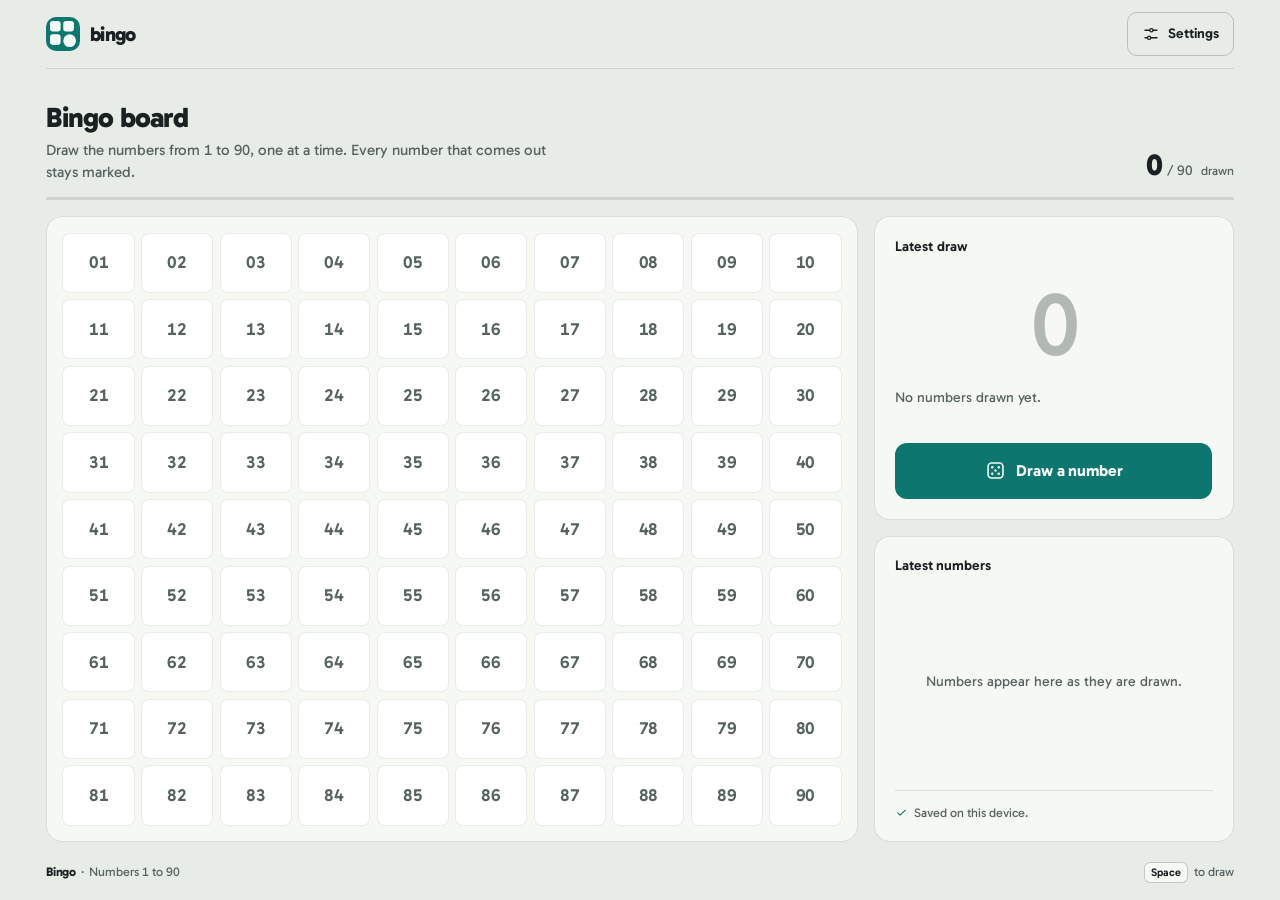
==== commit 8a5472c1: "Rebrand app as Bingo" ====
--- a/index.html
+++ b/index.html
@@ -3,14 +3,14 @@
 <head>
 <meta charset="utf-8">
 <meta name="viewport" content="width=device-width, initial-scale=1, viewport-fit=cover">
-<title>Tombola: tabellone digitale da 1 a 90</title>
-<meta name="description" content="Estrai i numeri della tombola uno alla volta, vedi l'ultimo estratto in grande e tieni traccia di tutti i numeri usciti. La partita resta salvata sul dispositivo.">
+<title>Bingo: tabellone digitale da 1 a 90</title>
+<meta name="description" content="Estrai i numeri del bingo uno alla volta, vedi l'ultimo estratto in grande e tieni traccia di tutti i numeri usciti. La partita resta salvata sul dispositivo.">
 <meta name="page-type" content="software">
 <meta name="site-kind" content="software">
 <meta name="color-scheme" content="dark light">
 <meta name="theme-color" content="#121617" id="theme-color">
 <meta property="og:type" content="website">
-<meta property="og:title" content="Tombola: tabellone digitale da 1 a 90">
+<meta property="og:title" content="Bingo: tabellone digitale da 1 a 90">
 <meta property="og:description" content="Estrai i numeri uno alla volta, vedi l'ultimo in grande e tieni traccia di tutti quelli usciti.">
 <meta name="twitter:card" content="summary">
 <link rel="icon" href="favicon.svg" type="image/svg+xml">
@@ -24,6 +24,7 @@
     const root = document.documentElement;
     root.classList.replace('no-js', 'js');
     let prefs = {};
+    // Legacy key kept so existing preferences survive the rebrand.
     try { prefs = JSON.parse(localStorage.getItem('tombola.prefs.v1') || '{}') || {}; } catch (error) {}
     const colors = {
       light: '#e8ece7',
@@ -47,7 +48,7 @@
 
 <div class="app">
   <header class="topbar">
-    <a class="brand" href="./" aria-label="Tombola">
+    <a class="brand" href="./" aria-label="Bingo">
       <span class="brand__mark" aria-hidden="true">
         <svg class="brand__glyph" viewBox="0 0 256 256" focusable="false">
           <g fill="currentColor">
@@ -63,7 +64,7 @@
           <circle cx="43" cy="9" r="5" fill="#f8f3e7"/>
         </svg>
       </span>
-      <span class="brand__word">tombola</span>
+      <span class="brand__word">bingo</span>
     </a>
     <button class="settings-button" type="button" id="open-settings" aria-haspopup="dialog">
       <svg class="icon" viewBox="0 0 24 24" aria-hidden="true">
@@ -78,7 +79,7 @@
   <main id="main">
     <header class="page-head">
       <div class="page-head__copy">
-        <h1 data-i18n="title">Tabellone della tombola</h1>
+        <h1 data-i18n="title">Tabellone del bingo</h1>
         <p class="page-head__intro" data-i18n="intro">Estrai i numeri da 1 a 90, uno alla volta. I numeri già usciti restano segnati.</p>
       </div>
       <p class="tally" aria-hidden="true">
@@ -147,7 +148,7 @@
   </main>
 
   <footer class="foot">
-    <p><span class="foot__brand">Tombola</span> <span class="foot__sep" aria-hidden="true">·</span> <span data-i18n="numbers">Numeri da 1 a 90</span></p>
+    <p><span class="foot__brand">Bingo</span> <span class="foot__sep" aria-hidden="true">·</span> <span data-i18n="numbers">Numeri da 1 a 90</span></p>
     <p class="shortcut"><kbd data-i18n="spaceKey">Spazio</kbd> <span data-i18n="shortcut">per estrarre</span></p>
   </footer>
 </div>
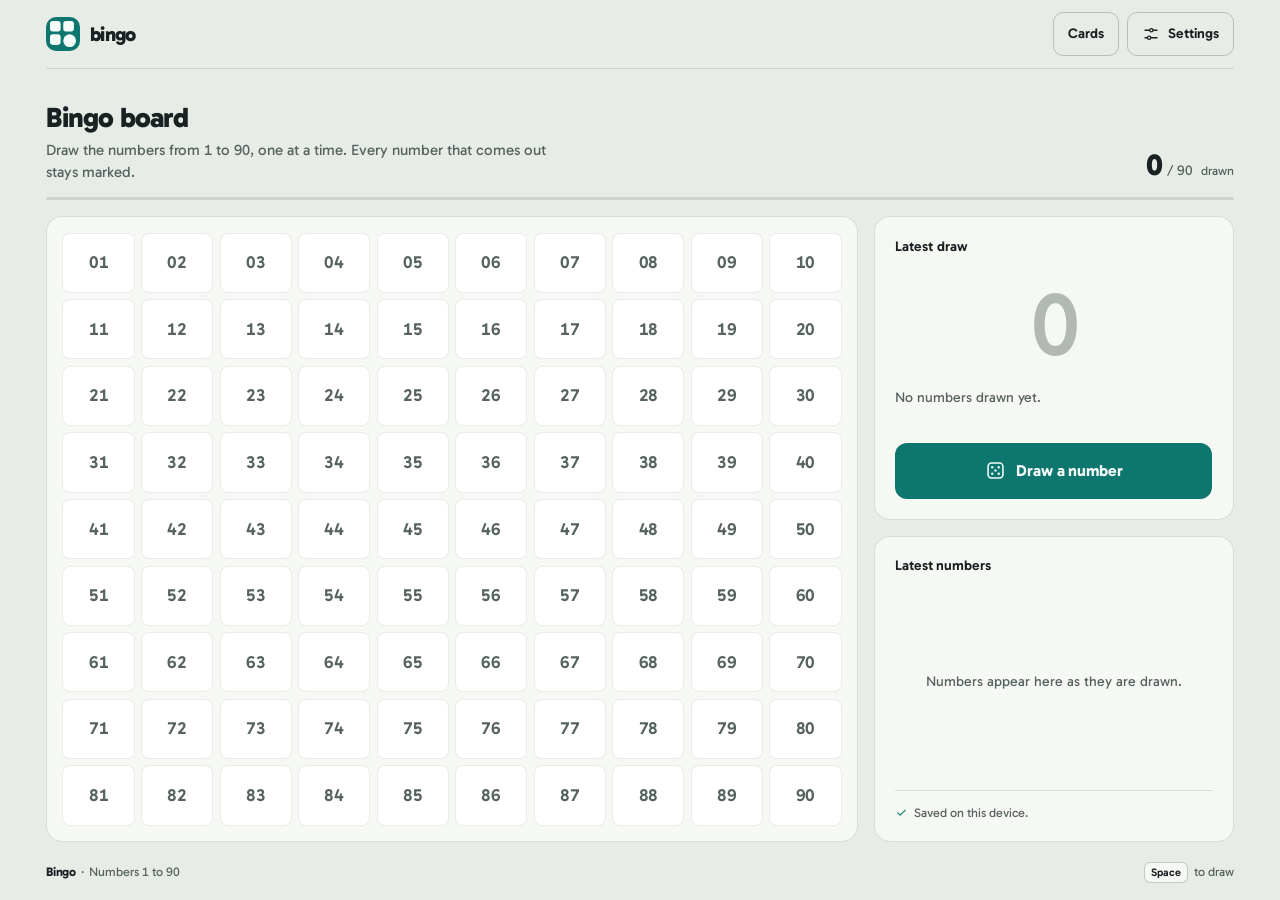
==== commit 7f3f4b30: "Add Cartelle mode link to the board" ====
--- a/index.html
+++ b/index.html
@@ -41,6 +41,7 @@
     if (meta) meta.content = colors[theme];
   })();
 </script>
+<script src="assets/names.js" defer></script>
 <script src="assets/app.js" defer></script>
 </head>
 <body>
@@ -66,14 +67,25 @@
       </span>
       <span class="brand__word">bingo</span>
     </a>
-    <button class="settings-button" type="button" id="open-settings" aria-haspopup="dialog">
-      <svg class="icon" viewBox="0 0 24 24" aria-hidden="true">
-        <path d="M4 7h6M15 7h5M4 17h3M12 17h8" fill="none" stroke="currentColor" stroke-width="1.7" stroke-linecap="round"/>
-        <circle cx="12.5" cy="7" r="2.2" fill="none" stroke="currentColor" stroke-width="1.7"/>
-        <circle cx="9.5" cy="17" r="2.2" fill="none" stroke="currentColor" stroke-width="1.7"/>
-      </svg>
-      <span data-i18n="settings">Impostazioni</span>
-    </button>
+    <div class="topbar__actions">
+      <a class="mode-link" href="cartelle.html" data-i18n="cards" data-i18n-aria="cardsLink">
+        <svg class="icon" viewBox="0 0 24 24" aria-hidden="true">
+          <rect x="3.5" y="3.5" width="7" height="7" rx="1.6" fill="none" stroke="currentColor" stroke-width="1.7"/>
+          <rect x="13.5" y="3.5" width="7" height="7" rx="1.6" fill="none" stroke="currentColor" stroke-width="1.7"/>
+          <rect x="3.5" y="13.5" width="7" height="7" rx="1.6" fill="none" stroke="currentColor" stroke-width="1.7"/>
+          <rect x="13.5" y="13.5" width="7" height="7" rx="1.6" fill="currentColor"/>
+        </svg>
+        <span>Cartelle</span>
+      </a>
+      <button class="settings-button" type="button" id="open-settings" aria-haspopup="dialog" data-i18n-aria="settings">
+        <svg class="icon" viewBox="0 0 24 24" aria-hidden="true">
+          <path d="M4 7h6M15 7h5M4 17h3M12 17h8" fill="none" stroke="currentColor" stroke-width="1.7" stroke-linecap="round"/>
+          <circle cx="12.5" cy="7" r="2.2" fill="none" stroke="currentColor" stroke-width="1.7"/>
+          <circle cx="9.5" cy="17" r="2.2" fill="none" stroke="currentColor" stroke-width="1.7"/>
+        </svg>
+        <span data-i18n="settings">Impostazioni</span>
+      </button>
+    </div>
   </header>
 
   <main id="main">
--- a/assets/styles.css
+++ b/assets/styles.css
@@ -304,7 +304,12 @@
   letter-spacing: -.035em;
 }
 .brand:hover .brand__mark { transform: rotate(-5deg) scale(1.03); }
-.settings-button {
+.topbar__actions {
+  display: flex;
+  align-items: center;
+  gap: 8px;
+}
+.settings-button, .mode-link {
   display: inline-flex;
   align-items: center;
   gap: 8px;
@@ -317,11 +322,12 @@
   font-size: 14px;
   font-weight: 600;
   white-space: nowrap;
+  text-decoration: none;
   transition: background-color 180ms var(--ease), border-color 180ms var(--ease), transform 180ms var(--ease);
 }
-.settings-button:hover { background: var(--surface); border-color: var(--muted); }
-.settings-button:active { transform: translateY(1px); }
-.settings-button .icon { width: 18px; height: 18px; }
+.settings-button:hover, .mode-link:hover { background: var(--surface); border-color: var(--muted); }
+.settings-button:active, .mode-link:active { transform: translateY(1px); }
+.settings-button .icon, .mode-link .icon { width: 18px; height: 18px; }
 
 /* Page head */
 .page-head {
@@ -694,6 +700,7 @@
   position: fixed;
   inset: 0 0 0 auto;
   width: min(420px, 100%);
+  max-width: 100%;
   height: 100dvh;
   max-height: 100dvh;
   margin: 0;
@@ -1067,16 +1074,22 @@
     gap: 12px;
     padding-bottom: calc(12px + env(safe-area-inset-bottom));
   }
-  .app > main { gap: 12px; }
-  .topbar { padding: 10px 0; }
-  .brand__mark { width: 32px; height: 32px; }
-  .brand__word { font-size: 19px; }
-  .settings-button { padding: 0 12px; }
   .page-head { row-gap: 10px; padding-top: 14px; }
   .page-head__copy { grid-column: 1 / -1; }
   .tally { grid-column: 1 / -1; padding-bottom: 0; }
   .page-head__intro { font-size: 14px; }
   .tally strong { font-size: 26px; }
+  .app > main { gap: 12px; }
+  .topbar { padding: 10px 0; }
+  .brand__mark { width: 32px; height: 32px; }
+  .brand__word { font-size: 19px; }
+  .settings-button, .mode-link { padding: 0 12px; }
+  .mode-link {
+    width: 44px;
+    padding: 0;
+    justify-content: center;
+  }
+  .mode-link span { display: none; }
   .game { gap: 12px; }
   .stage {
     display: flex;
@@ -1118,7 +1131,21 @@
   }
   .drawer__panel {
     max-height: 92dvh;
-    padding: 20px 20px 0;
+    padding: 0 20px;
+  }
+  .drawer__head {
+    position: sticky;
+    top: 0;
+    z-index: 1;
+    margin: 0 -20px;
+    padding: 16px 20px 10px;
+    border-bottom: 1px solid var(--line);
+    background: var(--surface);
+  }
+  .drawer[open] { animation: sheet-in 280ms var(--ease) both; }
+  @keyframes sheet-in {
+    from { opacity: .6; transform: translateY(32px); }
+    to { opacity: 1; transform: none; }
   }
   .drawer__foot {
     position: sticky;
@@ -1128,7 +1155,7 @@
     background: var(--surface);
   }
   .drawer__head h2 { font-size: 22px; }
-  .drawer__lede { margin-bottom: 20px; }
+  .drawer__lede { margin: 16px 0 20px; }
   .choice__body { min-height: 56px; padding: 9px 10px; }
   .choice__body--stacked { min-height: 82px; padding: 12px 8px; }
   .confirm { width: calc(100vw - 24px); padding: 20px; }
@@ -1139,6 +1166,12 @@
 
 @media (max-width: 380px) {
   .page-head__copy h1 { font-size: 24px; }
+  .settings-button {
+    width: 44px;
+    padding: 0;
+    justify-content: center;
+  }
+  .settings-button span { display: none; }
   .stage__number { font-size: 96px; }
   .stage__number.is-empty { font-size: 72px; }
   .choice__body { gap: 8px; }
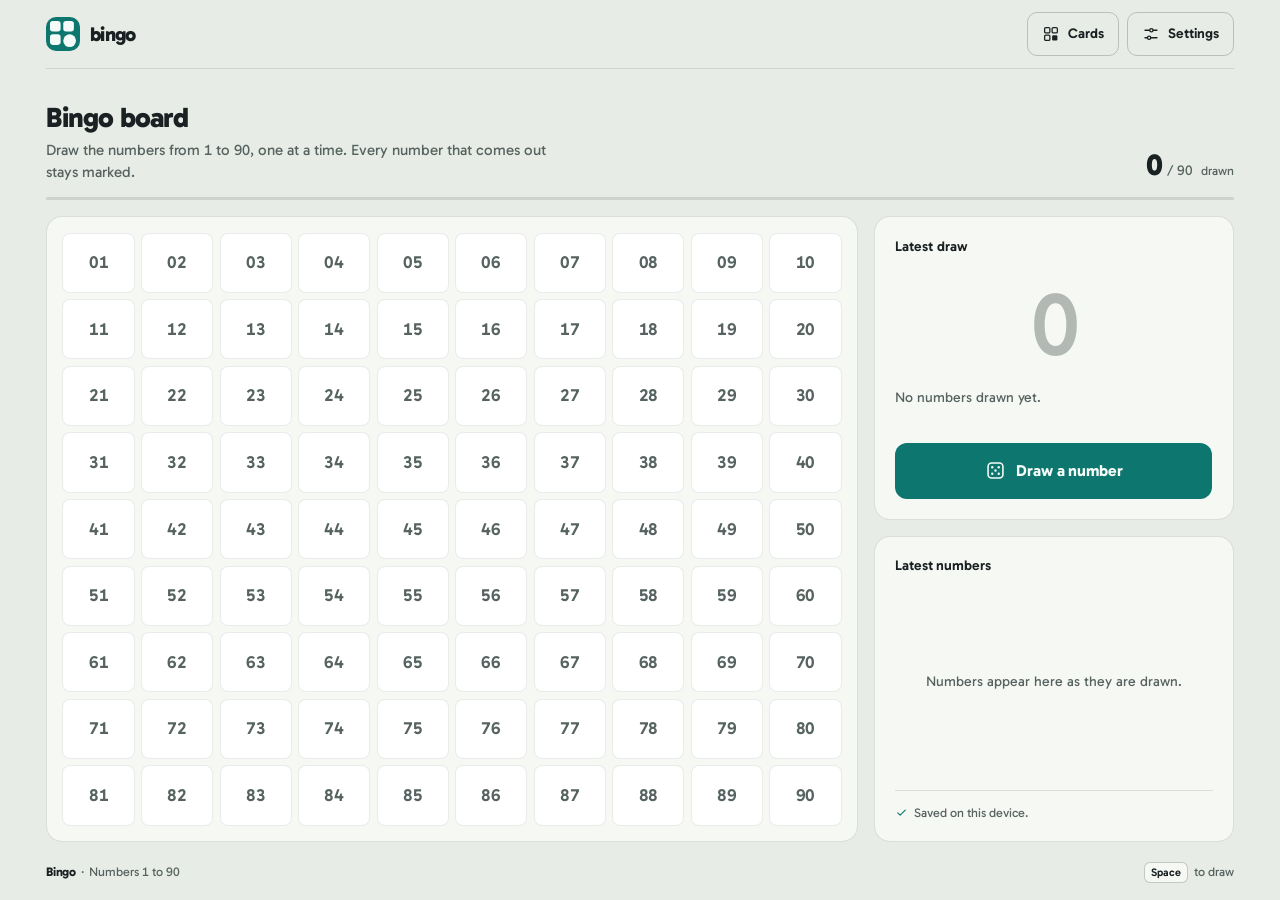
==== commit 2e360e4e: "Untangle shared copy, UI, and game state Fix card generation range and validation, preserve the Cart" ====
--- a/index.html
+++ b/index.html
@@ -42,6 +42,9 @@
   })();
 </script>
 <script src="assets/names.js" defer></script>
+<script src="assets/copy.js" defer></script>
+<script src="assets/common.js" defer></script>
+<script src="assets/board-ui.js" defer></script>
 <script src="assets/app.js" defer></script>
 </head>
 <body>
@@ -68,14 +71,14 @@
       <span class="brand__word">bingo</span>
     </a>
     <div class="topbar__actions">
-      <a class="mode-link" href="cartelle.html" data-i18n="cards" data-i18n-aria="cardsLink">
+      <a class="mode-link" href="cartelle.html" data-i18n-aria="cardsLink">
         <svg class="icon" viewBox="0 0 24 24" aria-hidden="true">
           <rect x="3.5" y="3.5" width="7" height="7" rx="1.6" fill="none" stroke="currentColor" stroke-width="1.7"/>
           <rect x="13.5" y="3.5" width="7" height="7" rx="1.6" fill="none" stroke="currentColor" stroke-width="1.7"/>
           <rect x="3.5" y="13.5" width="7" height="7" rx="1.6" fill="none" stroke="currentColor" stroke-width="1.7"/>
           <rect x="13.5" y="13.5" width="7" height="7" rx="1.6" fill="currentColor"/>
         </svg>
-        <span>Cartelle</span>
+        <span data-i18n="cards">Cartelle</span>
       </a>
       <button class="settings-button" type="button" id="open-settings" aria-haspopup="dialog" data-i18n-aria="settings">
         <svg class="icon" viewBox="0 0 24 24" aria-hidden="true">
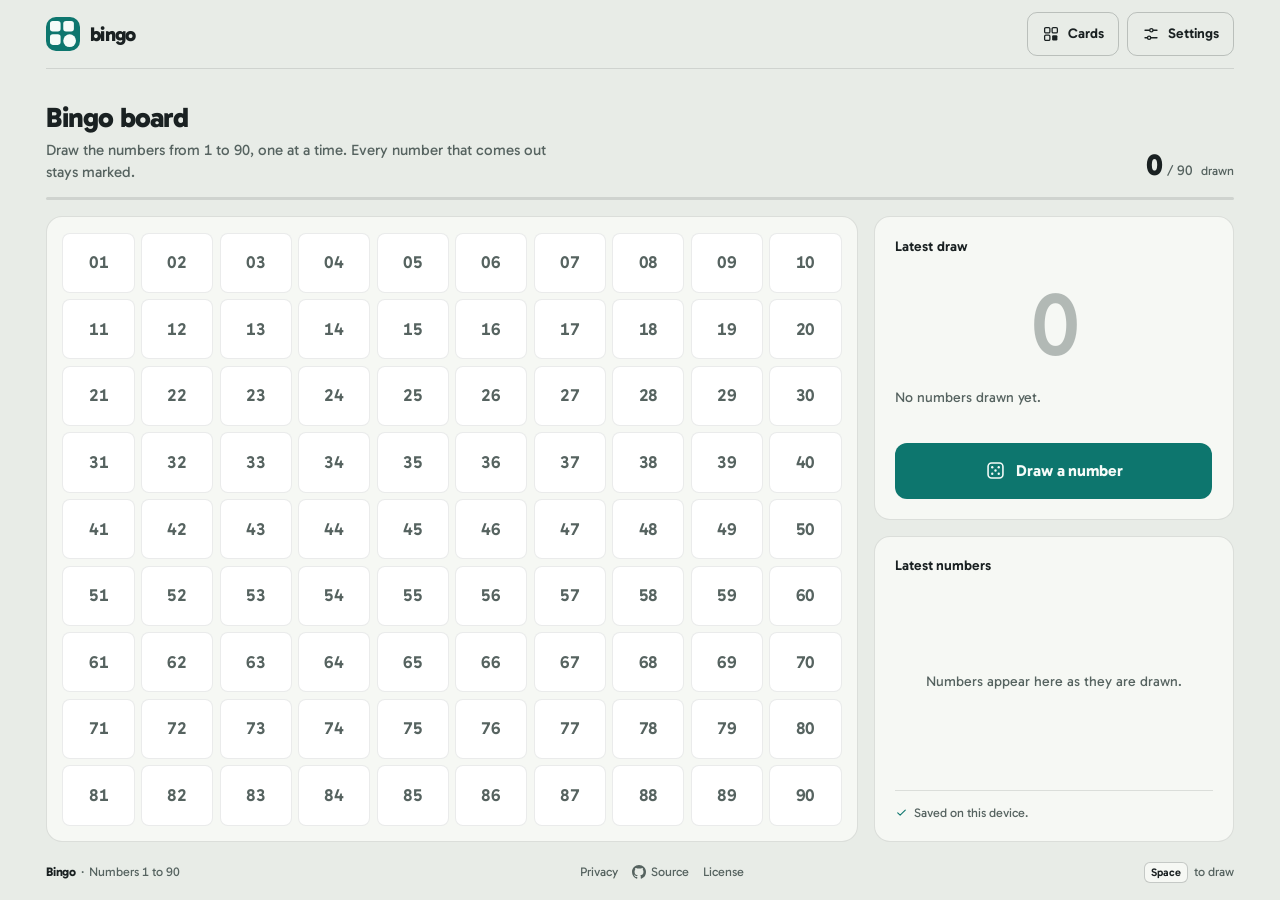
==== commit 32d68bc2: "Add GPL v3 license, privacy notice, and project links Document the self-hosted Gabarito font, the de" ====
--- a/index.html
+++ b/index.html
@@ -164,6 +164,16 @@
 
   <footer class="foot">
     <p><span class="foot__brand">Bingo</span> <span class="foot__sep" aria-hidden="true">·</span> <span data-i18n="numbers">Numeri da 1 a 90</span></p>
+    <nav class="foot__links" aria-label="Informazioni sul progetto" data-i18n-aria="projectLinks">
+      <a href="privacy.html" data-i18n="privacy">Privacy</a>
+      <a href="https://github.com/rizzonicola/bingo" target="_blank" rel="noopener">
+        <svg class="icon" viewBox="0 0 16 16" aria-hidden="true">
+          <path fill="currentColor" d="M8 0C3.58 0 0 3.58 0 8c0 3.54 2.29 6.53 5.47 7.59.4.07.55-.17.55-.38 0-.19-.01-.82-.01-1.49-2.01.37-2.53-.49-2.69-.94-.09-.23-.48-.94-.82-1.13-.28-.15-.68-.52-.01-.53.63-.01 1.08.58 1.23.82.72 1.21 1.87.87 2.33.66.07-.52.28-.87.51-1.07-1.78-.2-3.64-.89-3.64-3.95 0-.87.31-1.59.82-2.15-.08-.2-.36-1.02.08-2.12 0 0 .67-.21 2.2.82.64-.18 1.32-.27 2-.27s1.36.09 2 .27c1.53-1.04 2.2-.82 2.2-.82.44 1.1.16 1.92.08 2.12.51.56.82 1.27.82 2.15 0 3.07-1.87 3.75-3.65 3.95.29.25.54.73.54 1.48 0 1.07-.01 1.93-.01 2.2 0 .21.15.46.55.38A8.01 8.01 0 0 0 16 8c0-4.42-3.58-8-8-8Z"/>
+        </svg>
+        <span data-i18n="source">Codice</span>
+      </a>
+      <a href="https://github.com/rizzonicola/bingo/blob/main/LICENSE" target="_blank" rel="noopener" data-i18n="license">Licenza</a>
+    </nav>
     <p class="shortcut"><kbd data-i18n="spaceKey">Spazio</kbd> <span data-i18n="shortcut">per estrarre</span></p>
   </footer>
 </div>
--- a/assets/styles.css
+++ b/assets/styles.css
@@ -673,16 +673,104 @@
 /* Footer */
 .foot {
   display: flex;
+  flex-wrap: wrap;
   align-items: center;
   justify-content: space-between;
-  gap: 16px;
+  gap: 8px 16px;
   min-height: 28px;
   color: var(--muted);
   font-size: 12.5px;
 }
 .foot__brand { color: var(--ink); font-weight: 700; letter-spacing: -.02em; }
 .foot__sep { padding: 0 2px; }
+.foot__links {
+  display: flex;
+  flex-wrap: wrap;
+  align-items: center;
+  gap: 4px 14px;
+}
+.foot__links a {
+  display: inline-flex;
+  align-items: center;
+  gap: 5px;
+  min-height: 28px;
+  text-decoration: none;
+}
+.foot__links a:hover,
+.foot__links a:focus-visible {
+  color: var(--ink);
+  text-decoration: underline;
+  text-underline-offset: 3px;
+}
+.foot__links .icon { width: 14px; height: 14px; }
 .shortcut { display: flex; align-items: center; gap: 6px; }
+
+/* Legal page */
+.legal-main {
+  flex: 1;
+  width: 100%;
+  max-width: 78ch;
+  margin: 0 auto;
+}
+.legal-head__meta {
+  margin-top: 6px;
+  color: var(--muted);
+  font-size: 13px;
+}
+.legal-lang {
+  display: flex;
+  flex-wrap: wrap;
+  gap: 4px 14px;
+  margin-top: 10px;
+  font-size: 13.5px;
+  font-weight: 600;
+}
+.legal-lang a { color: var(--muted); }
+.legal-lang a[aria-current="true"] {
+  color: var(--ink);
+  text-decoration: none;
+}
+.legal {
+  margin-top: 18px;
+  padding: clamp(20px, 3vw, 34px);
+  border: 1px solid var(--line);
+  border-radius: var(--r-lg);
+  background: var(--surface);
+}
+.legal h2 {
+  margin-top: 26px;
+  font-size: clamp(18px, 1.6vw, 21px);
+  font-weight: 800;
+  line-height: 1.2;
+  letter-spacing: -.02em;
+}
+.legal h2:first-child { margin-top: 0; }
+.legal p,
+.legal li {
+  margin-top: 10px;
+  color: var(--muted);
+  font-size: 15px;
+  line-height: 1.6;
+  text-wrap: pretty;
+}
+.legal ul {
+  margin: 10px 0 0;
+  padding-left: 20px;
+}
+.legal li { margin-top: 4px; }
+.legal code {
+  padding: 1px 5px;
+  border: 1px solid var(--line);
+  border-radius: 5px;
+  background: var(--surface-2);
+  color: var(--ink);
+  font-size: .9em;
+}
+.legal a {
+  color: var(--accent-strong);
+  text-decoration: underline;
+  text-underline-offset: 3px;
+}
 
 /* Dialogs */
 dialog {
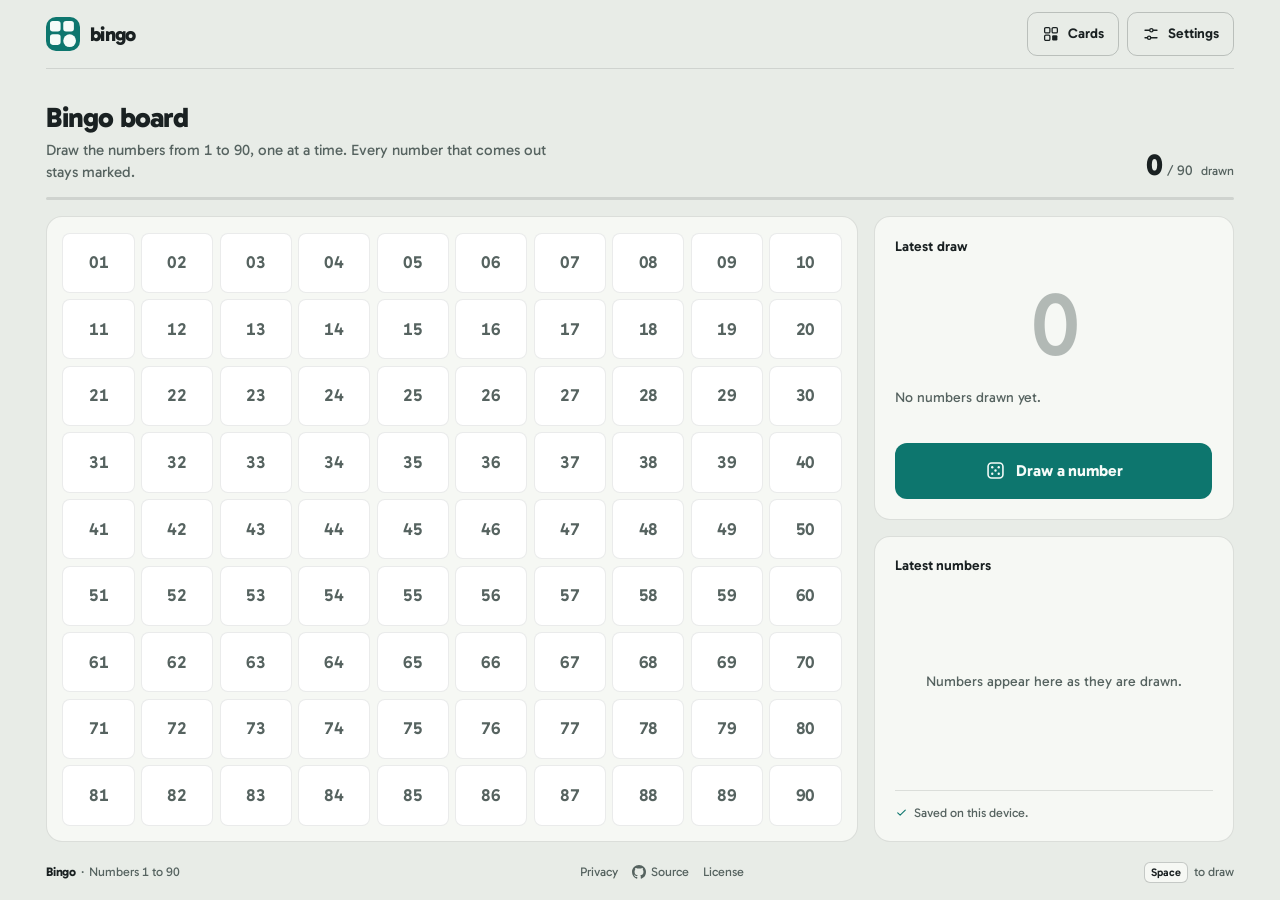
==== commit 51ff1405: "Rename the cards page URL to /cards Redirect the old /cartelle, /cartelle/, and /cartelle.html paths" ====
--- a/index.html
+++ b/index.html
@@ -71,7 +71,7 @@
       <span class="brand__word">bingo</span>
     </a>
     <div class="topbar__actions">
-      <a class="mode-link" href="cartelle.html" data-i18n-aria="cardsLink">
+      <a class="mode-link" href="cards.html" data-i18n-aria="cardsLink">
         <svg class="icon" viewBox="0 0 24 24" aria-hidden="true">
           <rect x="3.5" y="3.5" width="7" height="7" rx="1.6" fill="none" stroke="currentColor" stroke-width="1.7"/>
           <rect x="13.5" y="3.5" width="7" height="7" rx="1.6" fill="none" stroke="currentColor" stroke-width="1.7"/>
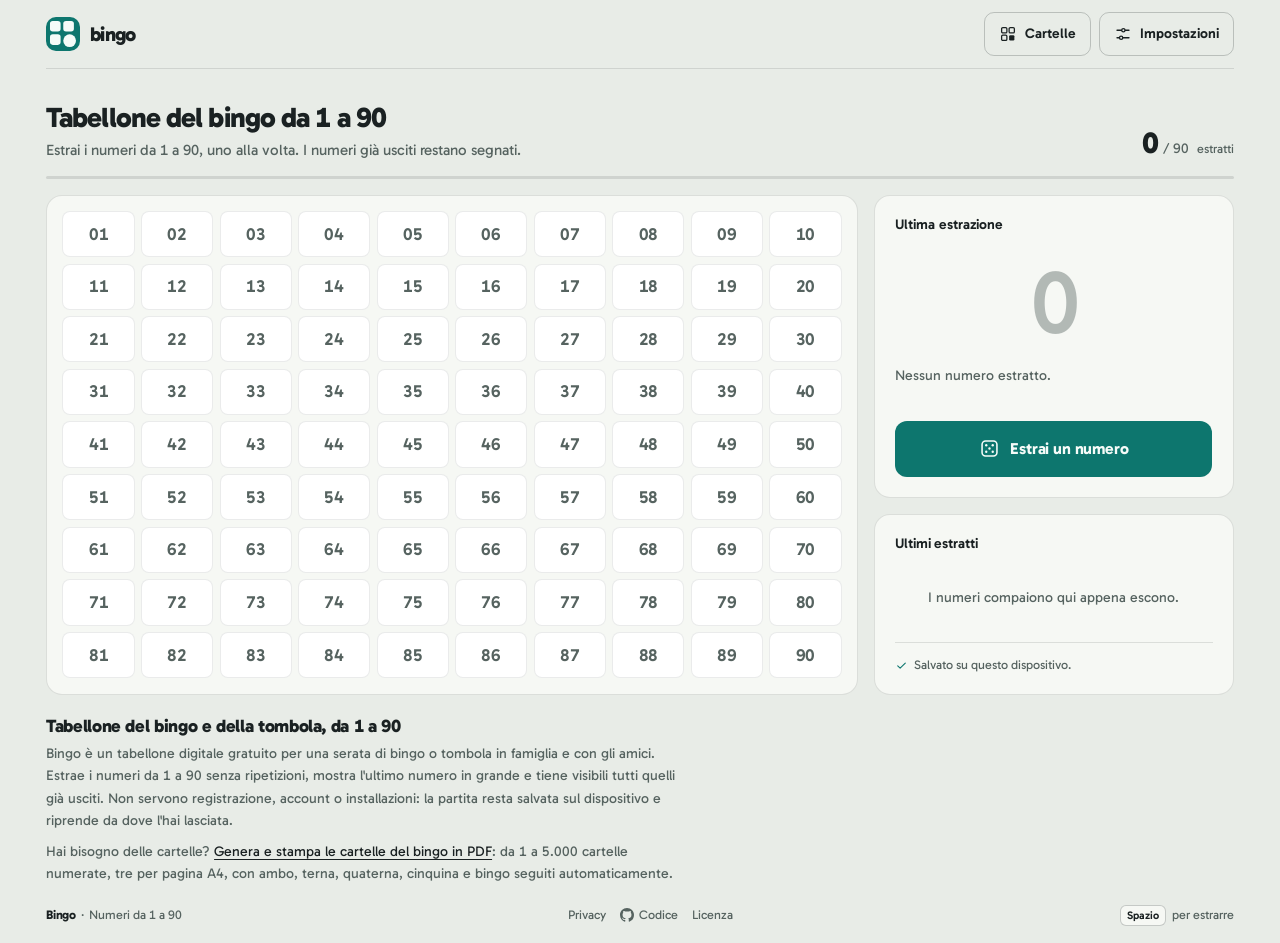
==== commit 6c2ebdc8: "Improve SEO with Italian metadata, sitemap, and 404 page" ====
--- a/index.html
+++ b/index.html
@@ -3,17 +3,78 @@
 <head>
 <meta charset="utf-8">
 <meta name="viewport" content="width=device-width, initial-scale=1, viewport-fit=cover">
-<title>Bingo: tabellone digitale da 1 a 90</title>
-<meta name="description" content="Estrai i numeri del bingo uno alla volta, vedi l'ultimo estratto in grande e tieni traccia di tutti i numeri usciti. La partita resta salvata sul dispositivo.">
+<title>Bingo e tombola: tabellone digitale da 1 a 90</title>
+<meta name="description" content="Estrai i numeri da 1 a 90, vedi l'ultimo in grande e tieni traccia di quelli usciti. Gratis, senza registrazione; la partita resta salvata sul dispositivo.">
+<meta name="robots" content="index, follow, max-image-preview:large">
+<link rel="canonical" href="https://bingo.poppi.cc/">
 <meta name="page-type" content="software">
 <meta name="site-kind" content="software">
 <meta name="color-scheme" content="dark light">
 <meta name="theme-color" content="#121617" id="theme-color">
 <meta property="og:type" content="website">
-<meta property="og:title" content="Bingo: tabellone digitale da 1 a 90">
-<meta property="og:description" content="Estrai i numeri uno alla volta, vedi l'ultimo in grande e tieni traccia di tutti quelli usciti.">
-<meta name="twitter:card" content="summary">
+<meta property="og:site_name" content="Bingo">
+<meta property="og:locale" content="it_IT">
+<meta property="og:url" content="https://bingo.poppi.cc/">
+<meta property="og:title" content="Bingo e tombola: tabellone digitale da 1 a 90">
+<meta property="og:description" content="Estrai i numeri da 1 a 90, vedi l'ultimo in grande e riprendi la partita dal dispositivo. Gratis, senza registrazione.">
+<meta property="og:image" content="https://bingo.poppi.cc/assets/og-image.png">
+<meta property="og:image:type" content="image/png">
+<meta property="og:image:width" content="1200">
+<meta property="og:image:height" content="630">
+<meta property="og:image:alt" content="Bingo: tabellone digitale da 1 a 90 e cartelle da stampare">
+<meta name="twitter:card" content="summary_large_image">
+<meta name="twitter:title" content="Bingo e tombola: tabellone digitale da 1 a 90">
+<meta name="twitter:description" content="Estrai i numeri da 1 a 90, vedi l'ultimo in grande e riprendi la partita dal dispositivo. Gratis, senza registrazione.">
+<meta name="twitter:image" content="https://bingo.poppi.cc/assets/og-image.png">
+<meta name="twitter:image:alt" content="Bingo: tabellone digitale da 1 a 90 e cartelle da stampare">
+<script type="application/ld+json">
+{
+  "@context": "https://schema.org",
+  "@graph": [
+    {
+      "@type": "WebSite",
+      "@id": "https://bingo.poppi.cc/#website",
+      "url": "https://bingo.poppi.cc/",
+      "name": "Bingo",
+      "description": "Tabellone digitale da 1 a 90 con estrazione dei numeri e cartelle da stampare.",
+      "inLanguage": "it",
+      "sameAs": [
+        "https://github.com/rizzonicola/bingo"
+      ]
+    },
+    {
+      "@type": "WebApplication",
+      "@id": "https://bingo.poppi.cc/#app",
+      "name": "Tabellone del bingo",
+      "url": "https://bingo.poppi.cc/",
+      "description": "Estrai i numeri da 1 a 90 uno alla volta, vedi l'ultimo in grande e tieni traccia di tutti quelli usciti.",
+      "applicationCategory": "GameApplication",
+      "operatingSystem": "Any",
+      "browserRequirements": "Requires JavaScript",
+      "inLanguage": "it",
+      "isAccessibleForFree": true,
+      "offers": {
+        "@type": "Offer",
+        "price": "0",
+        "priceCurrency": "EUR"
+      },
+      "featureList": [
+        "Estrazione casuale dei numeri da 1 a 90 senza ripetizioni",
+        "Ultimo numero in grande e cronologia degli estratti",
+        "Partita salvata sul dispositivo",
+        "Nomi tradizionali napoletani",
+        "Interfaccia in italiano, inglese e francese"
+      ],
+      "isPartOf": {
+        "@id": "https://bingo.poppi.cc/#website"
+      }
+    }
+  ]
+}
+</script>
 <link rel="icon" href="favicon.svg" type="image/svg+xml">
+<link rel="icon" href="assets/icons/favicon-32.png" sizes="32x32" type="image/png">
+<link rel="icon" href="assets/icons/favicon-16.png" sizes="16x16" type="image/png">
 <link rel="icon" href="favicon.ico" sizes="48x48">
 <link rel="apple-touch-icon" href="assets/icons/apple-touch-icon.png">
 <link rel="manifest" href="site.webmanifest">
@@ -94,7 +155,7 @@
   <main id="main">
     <header class="page-head">
       <div class="page-head__copy">
-        <h1 data-i18n="title">Tabellone del bingo</h1>
+        <h1 data-i18n="title">Tabellone del bingo da 1 a 90</h1>
         <p class="page-head__intro" data-i18n="intro">Estrai i numeri da 1 a 90, uno alla volta. I numeri già usciti restano segnati.</p>
       </div>
       <p class="tally" aria-hidden="true">
@@ -160,6 +221,12 @@
         </p>
       </section>
     </div>
+
+    <section class="about" aria-labelledby="about-title" lang="it">
+      <h2 id="about-title">Tabellone del bingo e della tombola, da 1 a 90</h2>
+      <p>Bingo è un tabellone digitale gratuito per una serata di bingo o tombola in famiglia e con gli amici. Estrae i numeri da 1 a 90 senza ripetizioni, mostra l'ultimo numero in grande e tiene visibili tutti quelli già usciti. Non servono registrazione, account o installazioni: la partita resta salvata sul dispositivo e riprende da dove l'hai lasciata.</p>
+      <p>Hai bisogno delle cartelle? <a href="cards.html">Genera e stampa le cartelle del bingo in PDF</a>: da 1 a 5.000 cartelle numerate, tre per pagina A4, con ambo, terna, quaterna, cinquina e bingo seguiti automaticamente.</p>
+    </section>
   </main>
 
   <footer class="foot">
--- a/assets/styles.css
+++ b/assets/styles.css
@@ -670,6 +670,65 @@
 }
 .history__saved .icon { color: var(--accent); }
 
+/* Crawlable page summary */
+.about {
+  max-width: 80ch;
+  padding-top: 4px;
+  color: var(--muted);
+  font-size: 14px;
+  line-height: 1.6;
+}
+.about h2 {
+  margin-bottom: 6px;
+  color: var(--ink);
+  font-size: 18px;
+  font-weight: 800;
+  line-height: 1.25;
+  letter-spacing: -.02em;
+}
+.about p + p { margin-top: 8px; }
+.about a {
+  color: var(--ink);
+  text-decoration: underline;
+  text-underline-offset: 3px;
+}
+
+/* 404 */
+.notfound {
+  display: flex;
+  flex-direction: column;
+  justify-content: center;
+  align-items: flex-start;
+  gap: 10px;
+  width: 100%;
+  max-width: 56ch;
+  min-height: 100dvh;
+  margin: 0 auto;
+  padding: 32px clamp(16px, 3.6vw, 48px);
+}
+.notfound__code {
+  color: var(--accent);
+  font-size: 13px;
+  font-weight: 800;
+  letter-spacing: .12em;
+}
+.notfound h1 {
+  font-size: clamp(30px, 5vw, 44px);
+  font-weight: 800;
+  line-height: 1.05;
+  letter-spacing: -.03em;
+}
+.notfound p {
+  color: var(--muted);
+  font-size: 16px;
+  line-height: 1.55;
+}
+.notfound a {
+  color: var(--ink);
+  text-decoration: underline;
+  text-underline-offset: 3px;
+}
+
 /* Footer */
 .foot {
   display: flex;
